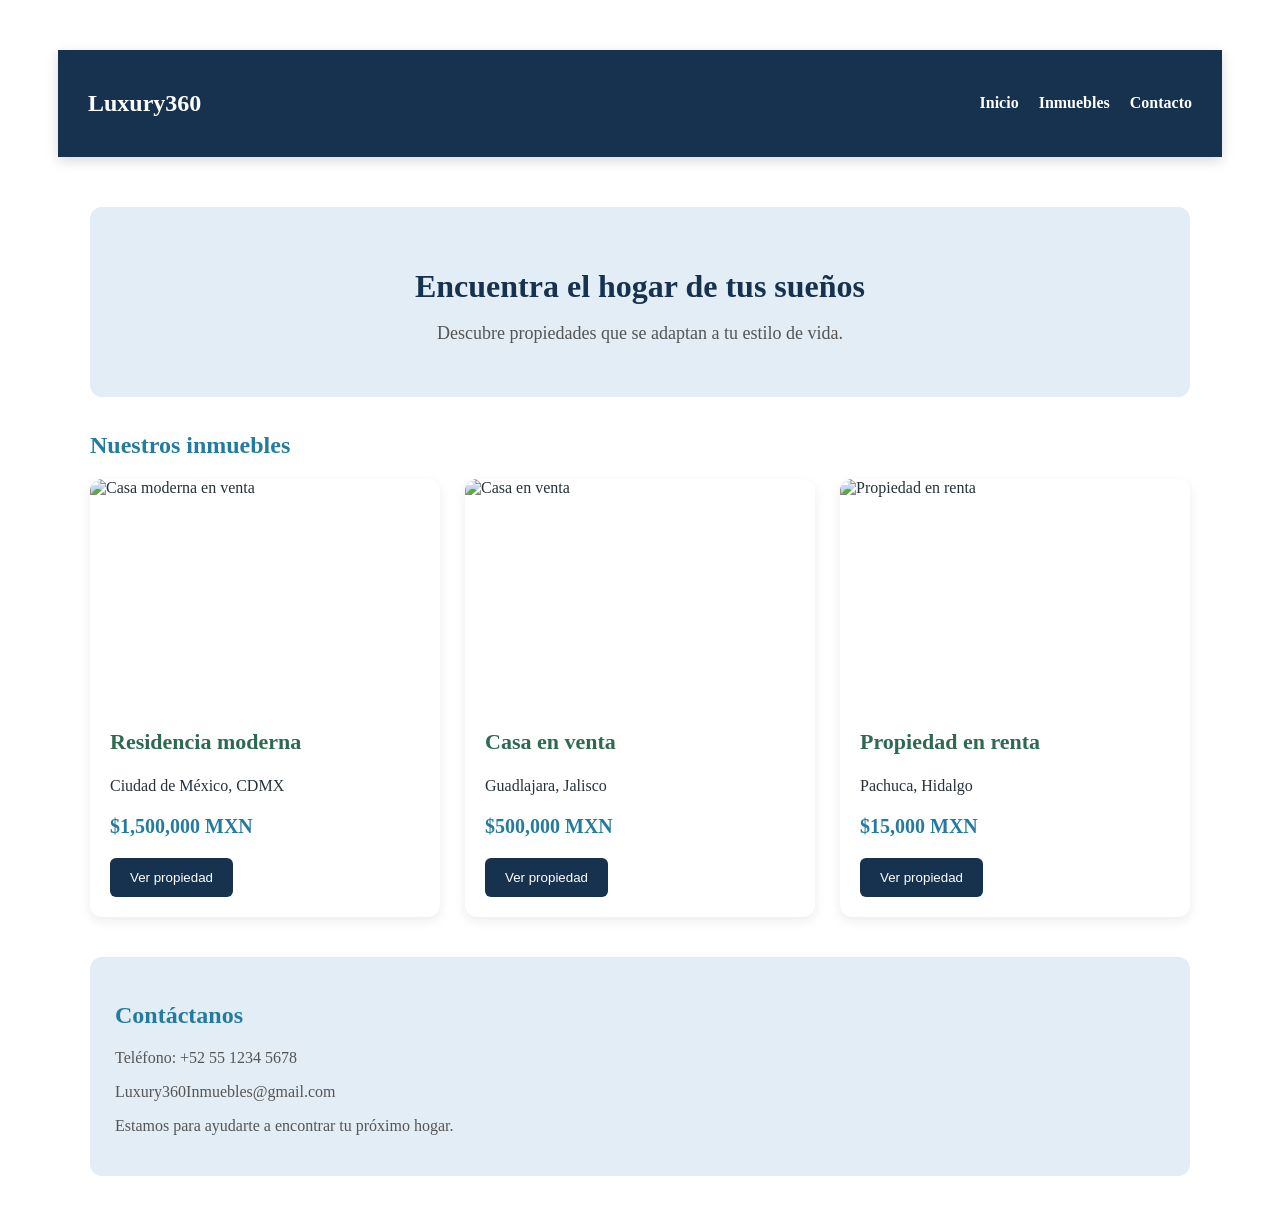
==== index.html @ a5c7eff5 "Add files via upload" ====
<!DOCTYPE html>
<html lang="es">
<head>
    <meta charset="UTF-8">
    <meta name="viewport" content="width=device-width, initial-scale=1.0">

    <title>Luxury360 | Inmobiliaria</title>

    <link rel="stylesheet" href="styles.css">
</head>
<body>
    
<header>
    <nav class="navbar">
        <h2 class="logo">Luxury360</h2>

        <ul class="menu">
            <li><a href="#">Inicio</a></li>
            <li><a href="#inmuebles">Inmuebles</a></li>
            <li><a href="#contacto">Contacto</a></li>
        </ul>
    </nav>
</header>

    
<main>
    <section class="bienvenida">
        <h1>Encuentra el hogar de tus sueños</h1>
        <p>Descubre propiedades que se adaptan a tu estilo de vida.</p>
    </section>

    <section id="inmuebles">
        <h2>Nuestros inmuebles</h2>

<div class="contenedor-propiedades">
    <article class="propiedad">
    <img
        class="foto-propiedad"
        src="https://images.unsplash.com/photo-1600596542815-ffad4c1539a9?auto=format&fit=crop&w=900&q=80"
        alt="Casa moderna en venta"
    >
    <div class="info-propiedad">
        <h3>Residencia moderna</h3>
        <p></p> Ciudad de México, CDMX</p>
        <p class="precio">$1,500,000 MXN</p>
        <button type="button">Ver propiedad</button>
    </div>
</article>
<article class="propiedad">
    <img
        class="foto-propiedad"
        src="https://img10.naventcdn.com/avisos/18/01/50/64/67/90/360x266/1622559006.jpg?isFirstImage=true"
        alt="Casa en venta"
    >
    <div class="info-propiedad">
        <h3>Casa en venta</h3>
        <p></p> Guadlajara, Jalisco</p>
        <p class="precio">$500,000 MXN</p>
        <button type="button">Ver propiedad</button>
    </div>
</article>
    <article class="propiedad">
        <img 
        class="foto-propiedad"
        src="https://imgs.search.brave.com/m2uu1XmF8h2fHWiS4IxsvXscrEqFT4TE2ncC2UZ--4E/rs:fit:500:0:1:0/g:ce/aHR0cHM6Ly9pbWcu/cmVzZW1tZWRpYS5j/b20vZXlKaWRXTnJa/WFFpT2lKd2NtUXRi/R2xtZFd4c1kyOXVi/bVZqZEMxaVlXTnJa/VzVrTFdJeVlpMXBi/V0ZuWlhNaUxDSnJa/WGtpT2lKd2NtOXda/WEowYVdWekx6QXhP/V1kyTkRJeUxURTBZ/VFV0TnpaaVppMWhN/ek13TFdFMk56SmxO/VGd5TkRBek5DOHdN/VGxtTmpRek9DMDFN/amd3TFRjeFpUSXRP/VFl5WWkxak5UQXla/alZrWW1NMVl6WXVh/bkJuSWl3aVluSmhi/bVFpT2lKeVpYTmxi/U0lzSW1Wa2FYUnpJ/anA3SW5KdmRHRjBa/U0k2Ym5Wc2JDd2lj/bVZ6YVhwbElqcDdJ/bmRwWkhSb0lqb3pO/VFFzSW1obGFXZG9k/Q0k2TWpRd0xDSm1h/WFFpT2lKamIzWmxj/aUo5ZlgwPQ"
        alt="Propiedad en renta"
    >
    <div class="info-propiedad">
        <h3>Propiedad en renta</h3> 
        <p></p>Pachuca, Hidalgo </p>       
        <p class="precio">$15,000 MXN</p>
        <button type="button">Ver propiedad</button>
    </div> 
</article>

</div>


    </section>

    <section id="contacto">
        <h2>Contáctanos</h2>
        <p>Teléfono: +52 55 1234 5678</p>
        <p>Luxury360Inmuebles@gmail.com</p>
        <p>Estamos para ayudarte a encontrar tu próximo hogar.</p>
    </section>
</main>

</body>

</html>
---- styles.css ----
/* ESTILOS GENERALES */
body {
    margin: 10;
    font-family: 'Times New Roman', Times, serif, sans-serif;
    background-color: white;
    color: #263238;
}

h1 {
    color: #16324f;
    text-align: center;
}

p {
    color: #555555;
    font-size: 16px;
}

h2 {
    color: #247ba0;
}

h3 {
    color: #2d6a4f;
}

/* CONTENIDO PRINCIPAL */
main {
    max-width: 1100px;
    margin: 40px auto;
    padding: 0 30px;
}

/* BIENVENIDA */
.bienvenida {
    text-align: center;
    padding: 35px 20px;
    background-color: #e3edf5;
    border-radius: 12px;
    margin-bottom: 35px;
}

/* NavBar */
.navbar {
    display: flex; 
    justify-content: space-between;
    margin: 50px;
    align-items: center;
    background-color: #16324f;;
    padding: 20px 30px;
    box-shadow: 0 4px 12px rgba(0, 0, 0, 0.15);
}
/* Logo */
.logo {
    color: white;
    margin: 50;
}
    
/* menu */
.menu {
    list-style: none;
    display: flex;
    gap: 20px;
    margin: 0;
    padding: 0;
}
.menu a {
    text-decoration: none;
    color:  white;
    font-weight: bold;
    transition: color 0.3s ease;
}
.menu a:hover {
    color: #247ba0;
}
.flexbox {
    justify-content: center;
    align-items: center;
    gap: 20px;
}

.bienvenida h1 {
    font-size: 32px;
    margin-bottom: 10px;
}

.bienvenida p {
    font-size: 18px;
}

/* SECCION DE INMUEBLES */
#inmuebles {
    margin-bottom: 40px;
}

#inmuebles h2,
#contacto h2 {
    margin-bottom: 20px;
}

/* ORGANIZACION DE LAS TARJETAS */
.contenedor-propiedades {
    display: grid;
    grid-template-columns: repeat(3, minmax(0, 1fr));
    gap: 25px;
}

/* TARJETA DE PROPIEDAD */
.propiedad {
    background-color: white;
    border-radius: 12px;
    box-shadow: 0 4px 12px rgba(0, 0, 0, 0.08);
    overflow: hidden;
    min-width: 0;
    transition: transform 0.3s ease, box-shadow 0.3s ease;
}
.propiedad:hover {
    transform: translateY(-5px);
    box-shadow: 0 8px 20px rgba(0, 0, 0, 0.60);
}

.propiedad h3 {
    font-size: 22px;
    margin-top: 0;
}

/* FOTOGRAFIA */
.foto-propiedad {
    width: 100%;
    height: 230px;
    object-fit: cover;
    display: block;
}

/* INFORMACION */
.info-propiedad {
    padding: 20px;
}

.precio {
    color: #247ba0;
    font-size: 20px;
    font-weight: bold;
}

/* BOTON */
.info-propiedad button {
    background-color: #16324f;
    color: white;
    border: none;
    padding: 12px 20px;
    border-radius: 6px;
    cursor: pointer;
}

.info-propiedad button:hover {
    background-color: #247ba0;
}

/* CONTACTO */
#contacto {
    background-color: #e3edf5;
    padding: 25px;
    border-radius: 12px;
}

/* ADAPTACION A PANTALLAS PEQUEÑAS */
@media (max-width: 800px) {
    .contenedor-propiedades {
        grid-template-columns: repeat(2, minmax(0, 1fr));
    }
}

@media (max-width: 550px) {
    .contenedor-propiedades {
        grid-template-columns: 1fr;
    }
    .navbar {
        margin: 15px;
        padding: 15px;
        flex-direction: column;
        align-items: center;
    }
    .menu {
        gap: 10px;
        justify-content: center;
    }
}
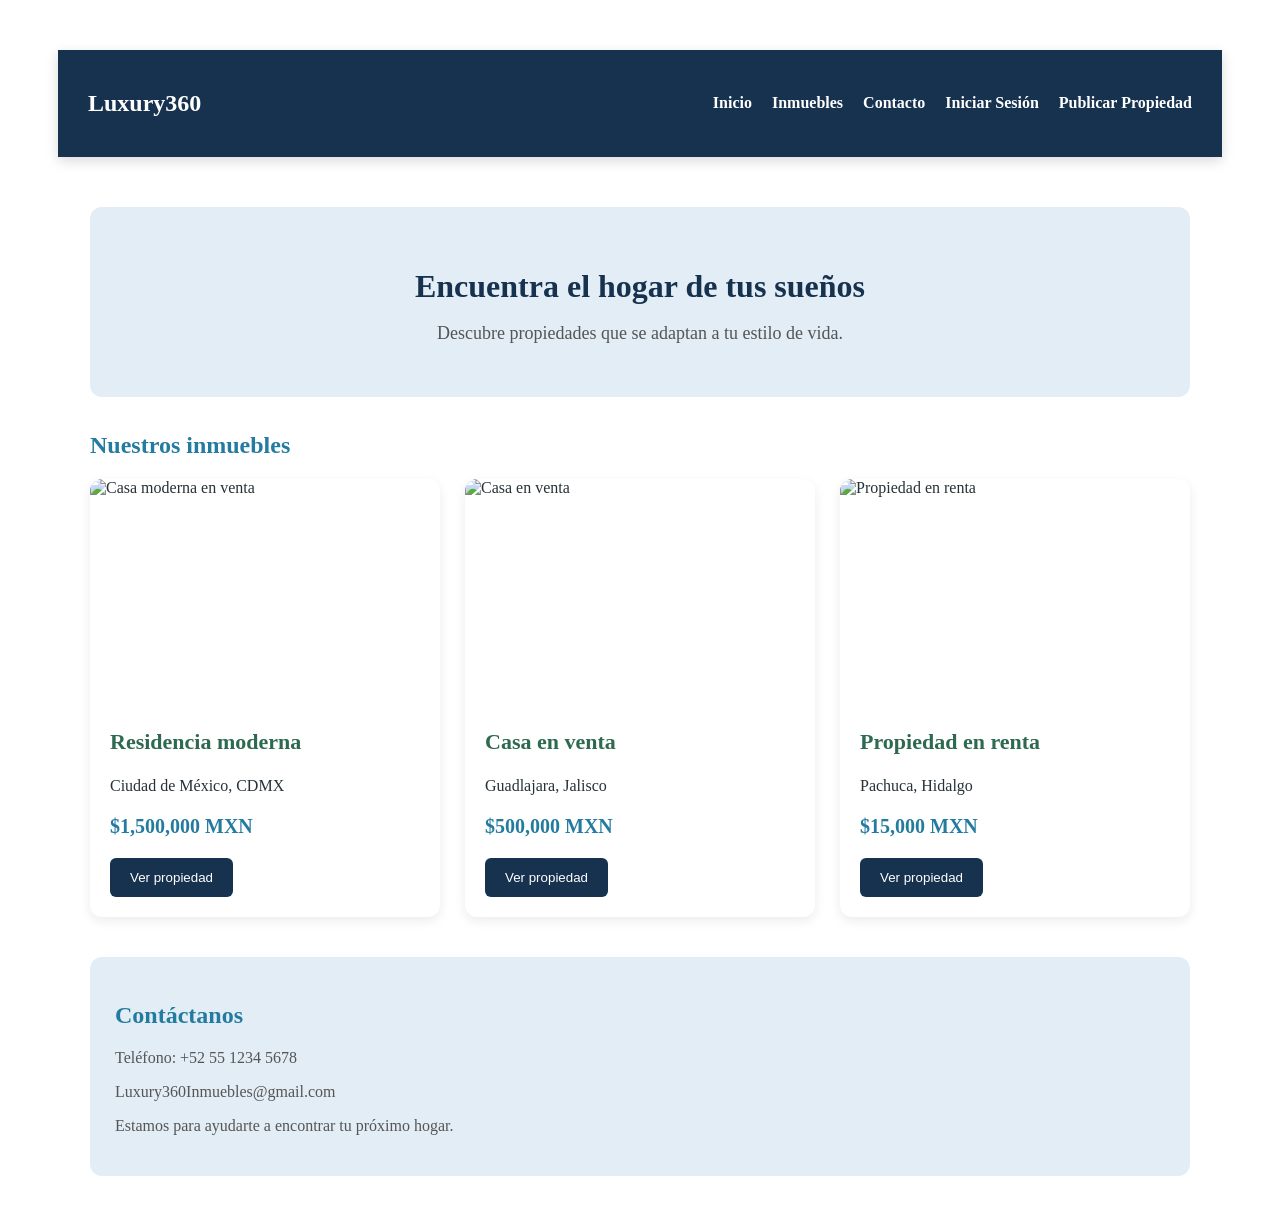
==== commit bcf7e5f4: "Feat: implementacion de login y formulario de propiedades (pero aun no tenemos DB)" ====
--- a/index.html
+++ b/index.html
@@ -18,6 +18,8 @@
             <li><a href="#">Inicio</a></li>
             <li><a href="#inmuebles">Inmuebles</a></li>
             <li><a href="#contacto">Contacto</a></li>
+            <li><a href="login.html">Iniciar Sesión</a></li>
+            <li><a href="agregar-propiedad.html">Publicar Propiedad</a></li>
         </ul>
     </nav>
 </header>
@@ -86,6 +88,7 @@
     </section>
 </main>
 
+<script src="script.js"></script>
 </body>
 
 </html>
--- a/styles.css
+++ b/styles.css
@@ -165,6 +165,77 @@
     border-radius: 12px;
 }
 
+/* FORMULARIOS DE ACCESO Y PUBLICACION */
+.formulario-tarjeta {
+    max-width: 560px;
+    margin: 0 auto;
+    padding: 30px;
+    background-color: #e3edf5;
+    border-radius: 12px;
+    box-shadow: 0 4px 12px rgba(0, 0, 0, 0.08);
+}
+
+.formulario-tarjeta h1 {
+    margin-top: 0;
+}
+
+.formulario {
+    display: grid;
+    gap: 20px;
+    margin-top: 24px;
+}
+
+.campo-formulario {
+    display: grid;
+    gap: 8px;
+}
+
+.campo-formulario label {
+    color: #16324f;
+    font-weight: bold;
+}
+
+.campo-formulario input {
+    box-sizing: border-box;
+    width: 100%;
+    padding: 12px;
+    border: 1px solid #9aabb8;
+    border-radius: 6px;
+    background-color: white;
+    color: #263238;
+    font: inherit;
+}
+
+.campo-formulario input:focus {
+    outline: 3px solid rgba(36, 123, 160, 0.25);
+    border-color: #247ba0;
+}
+
+.boton-formulario {
+    justify-self: start;
+    padding: 12px 20px;
+    border: 0;
+    border-radius: 6px;
+    background-color: #16324f;
+    color: white;
+    font: inherit;
+    font-weight: bold;
+    cursor: pointer;
+}
+
+.boton-formulario:hover {
+    background-color: #247ba0;
+}
+
+.enlace-formulario {
+    margin-top: 24px;
+}
+
+.enlace-formulario a {
+    color: #16324f;
+    font-weight: bold;
+}
+
 /* ADAPTACION A PANTALLAS PEQUEÑAS */
 @media (max-width: 800px) {
     .contenedor-propiedades {
@@ -185,5 +256,9 @@
     .menu {
         gap: 10px;
         justify-content: center;
-    }
-}
+        flex-wrap: wrap;
+    }
+    .formulario-tarjeta {
+        padding: 22px;
+    }
+}
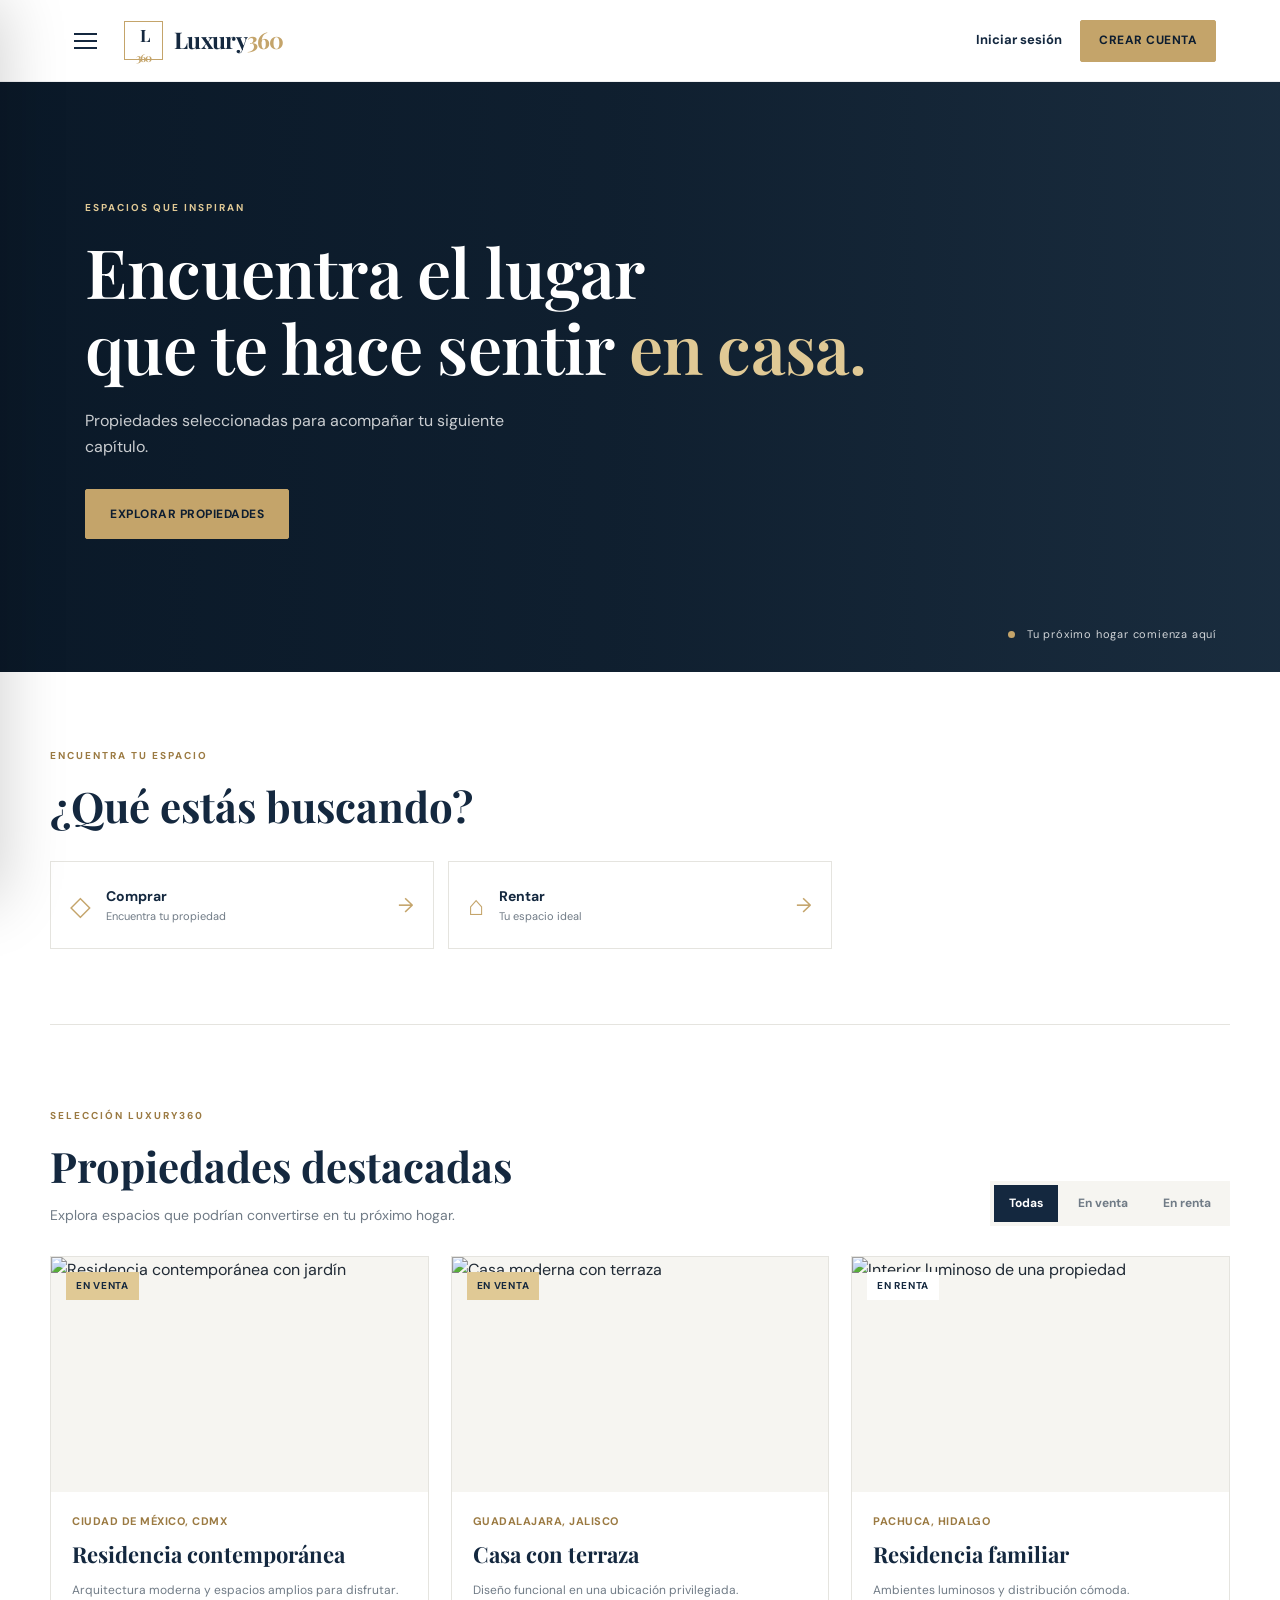
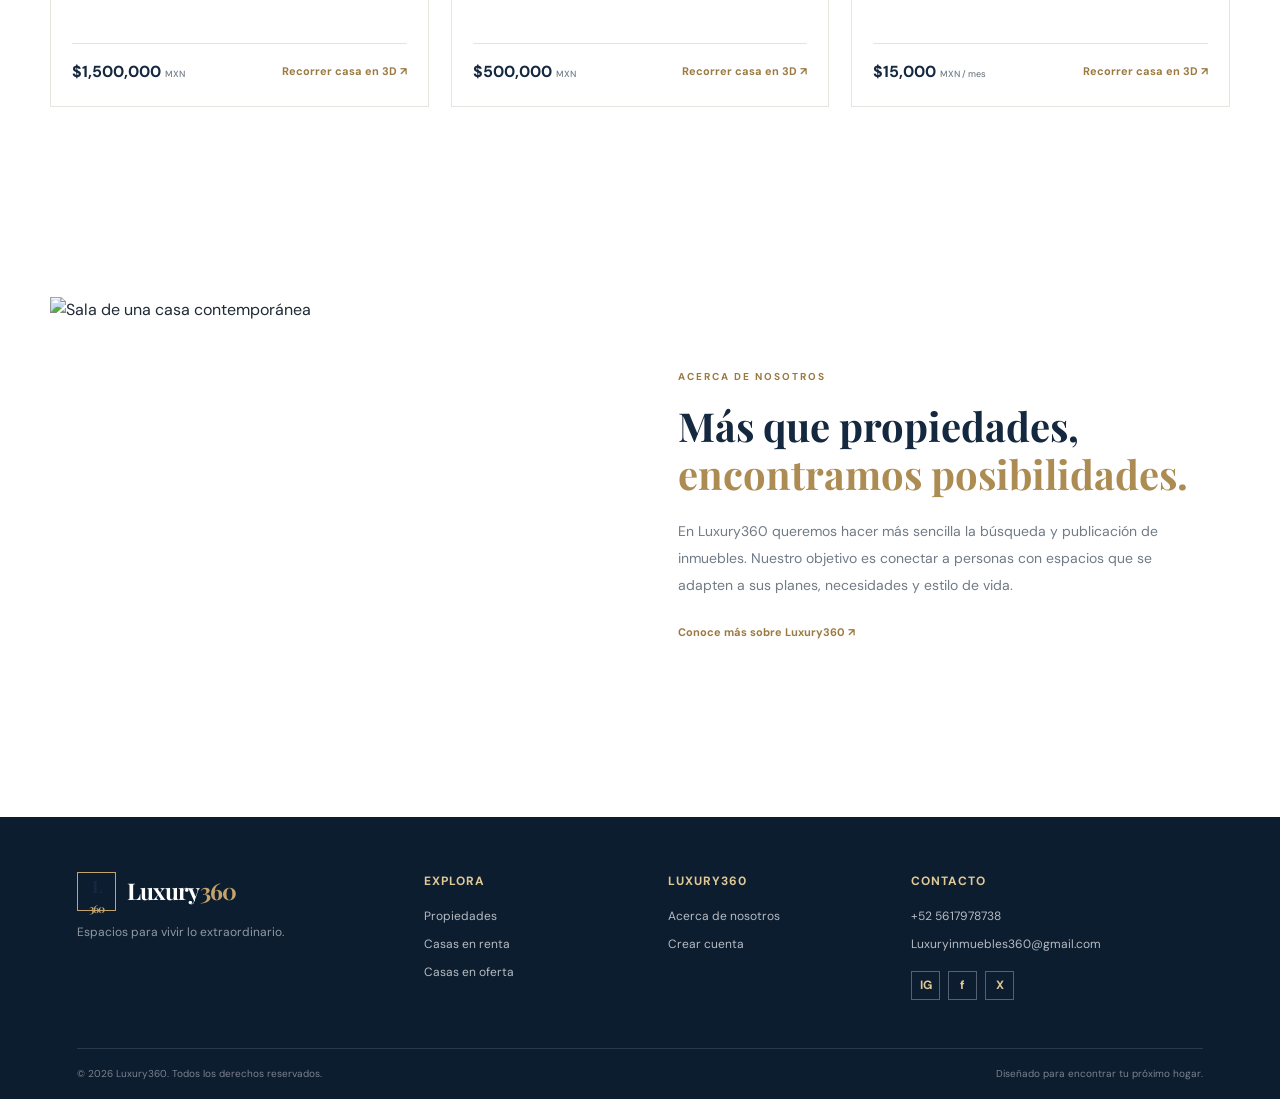
==== commit aac13771: "Versión inicial de Luxury360 con backend y estilos integrados" ====
--- a/index.html
+++ b/index.html
@@ -1,94 +1,578 @@
-<!DOCTYPE html>
-<html lang="es">
-<head>
-    <meta charset="UTF-8">
-    <meta name="viewport" content="width=device-width, initial-scale=1.0">
-
-    <title>Luxury360 | Inmobiliaria</title>
-
-    <link rel="stylesheet" href="styles.css">
-</head>
-<body>
-    
-<header>
-    <nav class="navbar">
-        <h2 class="logo">Luxury360</h2>
-
-        <ul class="menu">
-            <li><a href="#">Inicio</a></li>
-            <li><a href="#inmuebles">Inmuebles</a></li>
-            <li><a href="#contacto">Contacto</a></li>
-            <li><a href="login.html">Iniciar Sesión</a></li>
-            <li><a href="agregar-propiedad.html">Publicar Propiedad</a></li>
-        </ul>
-    </nav>
-</header>
-
-    
-<main>
-    <section class="bienvenida">
-        <h1>Encuentra el hogar de tus sueños</h1>
-        <p>Descubre propiedades que se adaptan a tu estilo de vida.</p>
-    </section>
-
-    <section id="inmuebles">
-        <h2>Nuestros inmuebles</h2>
-
-<div class="contenedor-propiedades">
-    <article class="propiedad">
-    <img
-        class="foto-propiedad"
-        src="https://images.unsplash.com/photo-1600596542815-ffad4c1539a9?auto=format&fit=crop&w=900&q=80"
-        alt="Casa moderna en venta"
-    >
-    <div class="info-propiedad">
-        <h3>Residencia moderna</h3>
-        <p></p> Ciudad de México, CDMX</p>
-        <p class="precio">$1,500,000 MXN</p>
-        <button type="button">Ver propiedad</button>
-    </div>
-</article>
-<article class="propiedad">
-    <img
-        class="foto-propiedad"
-        src="https://img10.naventcdn.com/avisos/18/01/50/64/67/90/360x266/1622559006.jpg?isFirstImage=true"
-        alt="Casa en venta"
-    >
-    <div class="info-propiedad">
-        <h3>Casa en venta</h3>
-        <p></p> Guadlajara, Jalisco</p>
-        <p class="precio">$500,000 MXN</p>
-        <button type="button">Ver propiedad</button>
-    </div>
-</article>
-    <article class="propiedad">
-        <img 
-        class="foto-propiedad"
-        src="https://imgs.search.brave.com/m2uu1XmF8h2fHWiS4IxsvXscrEqFT4TE2ncC2UZ--4E/rs:fit:500:0:1:0/g:ce/aHR0cHM6Ly9pbWcu/cmVzZW1tZWRpYS5j/b20vZXlKaWRXTnJa/WFFpT2lKd2NtUXRi/R2xtZFd4c1kyOXVi/bVZqZEMxaVlXTnJa/VzVrTFdJeVlpMXBi/V0ZuWlhNaUxDSnJa/WGtpT2lKd2NtOXda/WEowYVdWekx6QXhP/V1kyTkRJeUxURTBZ/VFV0TnpaaVppMWhN/ek13TFdFMk56SmxO/VGd5TkRBek5DOHdN/VGxtTmpRek9DMDFN/amd3TFRjeFpUSXRP/VFl5WWkxak5UQXla/alZrWW1NMVl6WXVh/bkJuSWl3aVluSmhi/bVFpT2lKeVpYTmxi/U0lzSW1Wa2FYUnpJ/anA3SW5KdmRHRjBa/U0k2Ym5Wc2JDd2lj/bVZ6YVhwbElqcDdJ/bmRwWkhSb0lqb3pO/VFFzSW1obGFXZG9k/Q0k2TWpRd0xDSm1h/WFFpT2lKamIzWmxj/aUo5ZlgwPQ"
-        alt="Propiedad en renta"
-    >
-    <div class="info-propiedad">
-        <h3>Propiedad en renta</h3> 
-        <p></p>Pachuca, Hidalgo </p>       
-        <p class="precio">$15,000 MXN</p>
-        <button type="button">Ver propiedad</button>
-    </div> 
-</article>
-
-</div>
-
-
-    </section>
-
-    <section id="contacto">
-        <h2>Contáctanos</h2>
-        <p>Teléfono: +52 55 1234 5678</p>
-        <p>Luxury360Inmuebles@gmail.com</p>
-        <p>Estamos para ayudarte a encontrar tu próximo hogar.</p>
-    </section>
-</main>
-
-<script src="script.js"></script>
-</body>
-
-</html>
+<!DOCTYPE html>
+<html lang="es">
+<head>
+  <meta charset="UTF-8">
+  <meta name="viewport" content="width=device-width, initial-scale=1.0">
+  <meta name="description" content="Luxury360: encuentra, compra, renta o publica tu próxima propiedad.">
+  <title>Luxury360 | Inmobiliaria</title>
+
+  <link rel="preconnect" href="https://fonts.googleapis.com">
+  <link rel="preconnect" href="https://fonts.gstatic.com" crossorigin>
+  <link href="https://fonts.googleapis.com/css2?family=DM+Sans:wght@400;500;600;700&family=Playfair+Display:wght@600;700&display=swap" rel="stylesheet">
+
+  <link rel="stylesheet" href="styles.css">
+
+  <script src="script.js" defer></script>
+  <script src="acceso-luxury.js" defer></script>
+
+  <style>
+    [hidden] {
+      display: none !important;
+    }
+
+    #opcionesInvitado:not([hidden]),
+    #opcionesConectado:not([hidden]) {
+      display: flex;
+      align-items: center;
+      gap: 18px;
+    }
+
+    .nombre-usuario {
+      font-family: "DM Sans", sans-serif;
+      font-weight: 700;
+      color: #14263b;
+      max-width: 180px;
+      overflow: hidden;
+      text-overflow: ellipsis;
+      white-space: nowrap;
+    }
+
+    #btnCerrarSesion,
+    #btnCerrarSesionMenu {
+      cursor: pointer;
+    }
+
+    @media (max-width: 600px) {
+      .nombre-usuario {
+        max-width: 95px;
+        font-size: 12px;
+      }
+    }
+  </style>
+</head>
+
+<body>
+
+  <!-- ENCABEZADO -->
+  <header class="topbar">
+
+    <button
+      class="icon-button menu-toggle"
+      id="openMenu"
+      type="button"
+      aria-label="Abrir menú"
+      aria-expanded="false"
+      aria-controls="sidebar">
+      <span class="hamburger"></span>
+    </button>
+
+    <a class="brand" href="index.html" aria-label="Luxury360, inicio">
+      <span class="brand-mark">L<span>360</span></span>
+      <span class="brand-name">Luxury<span>360</span></span>
+    </a>
+
+    <nav class="top-actions" aria-label="Acciones de usuario">
+
+      <div id="opcionesInvitado" class="top-actions">
+        <a class="top-link" href="login.html">Iniciar sesión</a>
+        <a class="button button-small" href="registro.html">Crear cuenta</a>
+      </div>
+
+      <div id="opcionesConectado" class="top-actions" hidden>
+        <span class="nombre-usuario" id="nombreUsuario"></span>
+        <button
+          class="button button-small"
+          id="btnCerrarSesion"
+          type="button">
+          Cerrar sesión
+        </button>
+      </div>
+
+    </nav>
+  </header>
+
+  <!-- MENÚ LATERAL -->
+  <div class="sidebar-backdrop" id="sidebarBackdrop"></div>
+
+  <aside
+    class="sidebar"
+    id="sidebar"
+    aria-label="Menú principal"
+    aria-hidden="true">
+
+    <div class="sidebar-head">
+
+      <a class="brand brand-sidebar" href="index.html">
+        <span class="brand-mark">L<span>360</span></span>
+        <span class="brand-name">Luxury<span>360</span></span>
+      </a>
+
+      <button
+        class="icon-button close-menu"
+        id="closeMenu"
+        type="button"
+        aria-label="Cerrar menú">×</button>
+
+    </div>
+
+    <p class="sidebar-label">EXPLORA</p>
+
+    <nav class="side-nav">
+      <a href="index.html"><span>⌂</span> Inicio</a>
+      <a href="#renta" data-filter-link="renta">
+        <span>⌂</span> Casas en renta
+      </a>
+      <a href="#oferta" data-filter-link="venta">
+        <span>◇</span> Casas en oferta
+      </a>
+      <a href="#inmuebles">
+        <span>⌕</span> Comprar propiedad
+      </a>
+      <a href="agregar-propiedad.html" data-solo-vendedor hidden>
+        <span>＋</span> Vender propiedad
+      </a>
+      <a href="mis-solicitudes.html" data-solo-vendedor hidden>
+      <span>✉</span> Mis solicitudes
+      </a>
+      <a href="mis-solicitudes.html" data-solo-vendedor hidden>
+     <span>✉</span> Mis solicitudes
+      </a>
+      <a href="#nosotros">
+        <span>ⓘ</span> Acerca de nosotros
+      </a>
+    </nav>
+
+    <div class="sidebar-callout" data-solo-vendedor hidden>
+      <p>¿Tienes una propiedad?</p>
+      <a href="agregar-propiedad.html">
+        Publícala en Luxury360 →
+      </a>
+    </div>
+
+    <div class="sidebar-bottom" id="sidebarInvitado">
+      <a href="login.html">Iniciar sesión</a>
+      <a href="registro.html">Crear cuenta</a>
+    </div>
+
+    <div class="sidebar-bottom" id="sidebarConectado" hidden>
+      <span id="nombreUsuarioMenu"></span>
+      <button
+        type="button"
+        id="btnCerrarSesionMenu"
+        class="top-link">
+        Cerrar sesión
+      </button>
+    </div>
+
+  </aside>
+
+  <main>
+
+    <!-- PORTADA -->
+    <section class="hero">
+
+      <div class="hero-shade"></div>
+
+      <div class="hero-content">
+        <p class="eyebrow">ESPACIOS QUE INSPIRAN</p>
+
+        <h1>
+          Encuentra el lugar<br>
+          que te hace sentir <em>en casa.</em>
+        </h1>
+
+        <p class="hero-copy">
+          Propiedades seleccionadas para acompañar tu siguiente capítulo.
+        </p>
+
+        <div class="hero-actions">
+          <a class="button" href="#inmuebles">
+            Explorar propiedades
+          </a>
+
+          <a
+            class="button button-outline"
+            href="agregar-propiedad.html"
+            data-solo-vendedor
+            hidden>
+            Publicar propiedad
+          </a>
+        </div>
+      </div>
+
+      <div class="hero-note">
+        <span></span> Tu próximo hogar comienza aquí
+      </div>
+
+    </section>
+
+    <!-- BÚSQUEDA RÁPIDA -->
+    <section
+      class="quick-search section-wrap"
+      aria-label="Explorar propiedades">
+
+      <div>
+        <p class="eyebrow eyebrow-dark">ENCUENTRA TU ESPACIO</p>
+        <h2>¿Qué estás buscando?</h2>
+      </div>
+
+      <div class="search-actions">
+
+        <a
+          class="search-tile"
+          href="#oferta"
+          data-filter-link="venta">
+          <span class="tile-icon">◇</span>
+          <span>
+            <strong>Comprar</strong>
+            <small>Encuentra tu propiedad</small>
+          </span>
+          <span class="tile-arrow">→</span>
+        </a>
+
+        <a
+          class="search-tile"
+          href="#renta"
+          data-filter-link="renta">
+          <span class="tile-icon">⌂</span>
+          <span>
+            <strong>Rentar</strong>
+            <small>Tu espacio ideal</small>
+          </span>
+          <span class="tile-arrow">→</span>
+        </a>
+
+        <a
+          class="search-tile"
+          href="agregar-propiedad.html"
+          data-solo-vendedor
+          hidden>
+          <span class="tile-icon">＋</span>
+          <span>
+            <strong>Vender</strong>
+            <small>Anuncia tu inmueble</small>
+          </span>
+          <span class="tile-arrow">→</span>
+        </a>
+
+      </div>
+    </section>
+
+    <!-- PROPIEDADES -->
+    <section class="properties-section section-wrap" id="inmuebles">
+
+      <div class="section-heading">
+
+        <div>
+          <p class="eyebrow eyebrow-dark">SELECCIÓN LUXURY360</p>
+          <h2>Propiedades destacadas</h2>
+          <p class="section-subtitle">
+            Explora espacios que podrían convertirse en tu próximo hogar.
+          </p>
+        </div>
+
+        <div
+          class="filter-tabs"
+          role="group"
+          aria-label="Filtrar propiedades">
+
+          <button
+            class="filter-tab is-active"
+            type="button"
+            data-filter="todas">
+            Todas
+          </button>
+
+          <button
+            class="filter-tab"
+            type="button"
+            data-filter="venta"
+            id="oferta">
+            En venta
+          </button>
+
+          <button
+            class="filter-tab"
+            type="button"
+            data-filter="renta"
+            id="renta">
+            En renta
+          </button>
+
+        </div>
+      </div>
+
+      <div class="property-grid" id="propertyGrid">
+
+        <!-- CASA 1 -->
+        <article class="property-card" data-operation="venta">
+
+          <div class="property-image-wrap">
+            <img
+              class="property-image"
+              src="https://images.unsplash.com/photo-1600596542815-ffad4c1539a9?auto=format&fit=crop&w=1100&q=85"
+              alt="Residencia contemporánea con jardín">
+            <span class="property-tag">En venta</span>
+          </div>
+
+          <div class="property-info">
+            <p class="property-location">Ciudad de México, CDMX</p>
+            <h3>Residencia contemporánea</h3>
+
+            <p class="property-description">
+              Arquitectura moderna y espacios amplios para disfrutar.
+            </p>
+
+            <div class="property-bottom">
+              <strong class="property-price">
+                $1,500,000 <small>MXN</small>
+              </strong>
+
+              <a
+                class="text-button"
+                href="recorrido.html?propiedad=residencia">
+                Recorrer casa en 3D ↗
+              </a>
+            </div>
+          </div>
+
+        </article>
+
+        <!-- CASA 2 -->
+        <article class="property-card" data-operation="venta">
+
+          <div class="property-image-wrap">
+            <img
+              class="property-image"
+              src="https://images.unsplash.com/photo-1600607687939-ce8a6c25118c?auto=format&fit=crop&w=1100&q=85"
+              alt="Casa moderna con terraza">
+            <span class="property-tag">En venta</span>
+          </div>
+
+          <div class="property-info">
+            <p class="property-location">Guadalajara, Jalisco</p>
+            <h3>Casa con terraza</h3>
+
+            <p class="property-description">
+              Diseño funcional en una ubicación privilegiada.
+            </p>
+
+            <div class="property-bottom">
+              <strong class="property-price">
+                $500,000 <small>MXN</small>
+              </strong>
+
+              <a
+                class="text-button"
+                href="recorrido.html?propiedad=guadalajara">
+                Recorrer casa en 3D ↗
+              </a>
+            </div>
+          </div>
+
+        </article>
+
+        <!-- CASA 3 -->
+        <article class="property-card" data-operation="renta">
+
+          <div class="property-image-wrap">
+            <img
+              class="property-image"
+              src="https://images.unsplash.com/photo-1600607687920-4e2a09cf159d?auto=format&fit=crop&w=1100&q=85"
+              alt="Interior luminoso de una propiedad">
+            <span class="property-tag property-tag-rent">En renta</span>
+          </div>
+
+          <div class="property-info">
+            <p class="property-location">Pachuca, Hidalgo</p>
+            <h3>Residencia familiar</h3>
+
+            <p class="property-description">
+              Ambientes luminosos y distribución cómoda.
+            </p>
+
+            <div class="property-bottom">
+              <strong class="property-price">
+                $15,000 <small>MXN / mes</small>
+              </strong>
+
+              <a
+                class="text-button"
+                href="recorrido.html?propiedad=pachuca">
+                Recorrer casa en 3D ↗
+              </a>
+            </div>
+          </div>
+
+        </article>
+
+        <!-- LAS PROPIEDADES DE AIVEN SE AGREGAN AQUÍ CON SCRIPT.JS -->
+
+      </div>
+
+      <p class="empty-state" id="emptyProperties" hidden>
+        No hay propiedades en esta categoría por el momento.
+      </p>
+
+    </section>
+
+    <!-- SECCIÓN PARA VENDEDORES -->
+    <section
+      class="sell-banner section-wrap"
+      data-solo-vendedor
+      hidden>
+
+      <div>
+        <p class="eyebrow">¿ERES PROPIETARIO?</p>
+
+        <h2>
+          Tu propiedad merece<br>
+          una gran presentación.
+        </h2>
+
+        <p>
+          Publica tu inmueble y permite que más personas
+          encuentren su próximo hogar.
+        </p>
+      </div>
+
+      <a
+        class="button button-light"
+        href="agregar-propiedad.html">
+        Vender mi propiedad <span>→</span>
+      </a>
+
+    </section>
+
+    <!-- NOSOTROS -->
+    <section class="about-section section-wrap" id="nosotros">
+
+      <div class="about-image">
+        <img
+          src="https://images.unsplash.com/photo-1600566753086-00f18fb6b3ea?auto=format&fit=crop&w=1100&q=85"
+          alt="Sala de una casa contemporánea">
+      </div>
+
+      <div class="about-copy">
+        <p class="eyebrow eyebrow-dark">ACERCA DE NOSOTROS</p>
+
+        <h2>
+          Más que propiedades,<br>
+          <em>encontramos posibilidades.</em>
+        </h2>
+
+        <p>
+          En Luxury360 queremos hacer más sencilla la búsqueda y
+          publicación de inmuebles. Nuestro objetivo es conectar
+          a personas con espacios que se adapten a sus planes,
+          necesidades y estilo de vida.
+        </p>
+
+        <a class="text-button" href="#contacto">
+          Conoce más sobre Luxury360 ↗
+        </a>
+      </div>
+
+    </section>
+
+  </main>
+
+  <!-- PIE DE PÁGINA -->
+  <footer class="site-footer" id="contacto">
+
+    <div class="footer-main">
+
+      <div class="footer-brand">
+        <a class="brand" href="index.html">
+          <span class="brand-mark">L<span>360</span></span>
+          <span class="brand-name">Luxury<span>360</span></span>
+        </a>
+
+        <p>Espacios para vivir lo extraordinario.</p>
+      </div>
+
+      <div class="footer-column">
+        <h3>Explora</h3>
+        <a href="#inmuebles">Propiedades</a>
+        <a href="#renta" data-filter-link="renta">Casas en renta</a>
+        <a href="#oferta" data-filter-link="venta">Casas en oferta</a>
+      </div>
+
+      <div class="footer-column">
+        <h3>Luxury360</h3>
+        <a href="#nosotros">Acerca de nosotros</a>
+
+        <a
+          href="agregar-propiedad.html"
+          data-solo-vendedor
+          hidden>
+          Vender propiedad
+        </a>
+        <a href="mis-solicitudes.html" data-solo-vendedor hidden>
+          Mis solicitudes
+         </a>
+
+        <a href="registro.html" data-solo-invitado>
+          Crear cuenta
+        </a>
+      </div>
+
+      <div class="footer-column">
+
+        <h3>Contacto</h3>
+
+        <a href="tel:+525617978738">
+          +52 5617978738
+        </a>
+
+        <a
+          href="https://mail.google.com/mail/?view=cm&fs=1&to=Luxuryinmuebles360@gmail.com"
+          target="_blank"
+          rel="noopener noreferrer">
+          Luxuryinmuebles360@gmail.com
+        </a>
+
+        <div class="social-links">
+
+          <a
+            href="https://www.instagram.com/luxuryinmuebles360?srtk=emQ4NnNzcmJueml6&utm_source=qr"
+            target="_blank"
+            rel="noopener noreferrer"
+            aria-label="Instagram de Luxury360">
+            IG
+          </a>
+
+          <a
+            href="https://www.facebook.com/share/1HtaJ8JswE/?mibextid=wwXIfr"
+            target="_blank"
+            rel="noopener noreferrer"
+            aria-label="Facebook de Luxury360">
+            f
+          </a>
+
+          <a
+            href="https://x.com/luxuryinmuebles?s=11"
+            target="_blank"
+            rel="noopener noreferrer"
+            aria-label="X de Luxury360">
+            X
+          </a>
+
+        </div>
+      </div>
+
+    </div>
+
+    <div class="footer-bottom">
+      <span>
+        © <span id="currentYear"></span> Luxury360.
+        Todos los derechos reservados.
+      </span>
+
+      <span>Diseñado para encontrar tu próximo hogar.</span>
+    </div>
+
+  </footer>
+
+</body>
+</html>
--- a/styles.css
+++ b/styles.css
@@ -1,264 +1,248 @@
-
-/* ESTILOS GENERALES */
-body {
-    margin: 10;
-    font-family: 'Times New Roman', Times, serif, sans-serif;
-    background-color: white;
-    color: #263238;
-}
-
-h1 {
-    color: #16324f;
-    text-align: center;
-}
-
-p {
-    color: #555555;
-    font-size: 16px;
-}
-
-h2 {
-    color: #247ba0;
-}
-
-h3 {
-    color: #2d6a4f;
-}
-
-/* CONTENIDO PRINCIPAL */
-main {
-    max-width: 1100px;
-    margin: 40px auto;
-    padding: 0 30px;
-}
-
-/* BIENVENIDA */
-.bienvenida {
-    text-align: center;
-    padding: 35px 20px;
-    background-color: #e3edf5;
-    border-radius: 12px;
-    margin-bottom: 35px;
-}
-
-/* NavBar */
-.navbar {
-    display: flex; 
-    justify-content: space-between;
-    margin: 50px;
-    align-items: center;
-    background-color: #16324f;;
-    padding: 20px 30px;
-    box-shadow: 0 4px 12px rgba(0, 0, 0, 0.15);
-}
-/* Logo */
-.logo {
-    color: white;
-    margin: 50;
-}
-    
-/* menu */
-.menu {
-    list-style: none;
-    display: flex;
-    gap: 20px;
-    margin: 0;
-    padding: 0;
-}
-.menu a {
-    text-decoration: none;
-    color:  white;
-    font-weight: bold;
-    transition: color 0.3s ease;
-}
-.menu a:hover {
-    color: #247ba0;
-}
-.flexbox {
-    justify-content: center;
-    align-items: center;
-    gap: 20px;
-}
-
-.bienvenida h1 {
-    font-size: 32px;
-    margin-bottom: 10px;
-}
-
-.bienvenida p {
-    font-size: 18px;
-}
-
-/* SECCION DE INMUEBLES */
-#inmuebles {
-    margin-bottom: 40px;
-}
-
-#inmuebles h2,
-#contacto h2 {
-    margin-bottom: 20px;
-}
-
-/* ORGANIZACION DE LAS TARJETAS */
-.contenedor-propiedades {
-    display: grid;
-    grid-template-columns: repeat(3, minmax(0, 1fr));
-    gap: 25px;
-}
-
-/* TARJETA DE PROPIEDAD */
-.propiedad {
-    background-color: white;
-    border-radius: 12px;
-    box-shadow: 0 4px 12px rgba(0, 0, 0, 0.08);
-    overflow: hidden;
-    min-width: 0;
-    transition: transform 0.3s ease, box-shadow 0.3s ease;
-}
-.propiedad:hover {
-    transform: translateY(-5px);
-    box-shadow: 0 8px 20px rgba(0, 0, 0, 0.60);
-}
-
-.propiedad h3 {
-    font-size: 22px;
-    margin-top: 0;
-}
-
-/* FOTOGRAFIA */
-.foto-propiedad {
-    width: 100%;
-    height: 230px;
-    object-fit: cover;
-    display: block;
-}
-
-/* INFORMACION */
-.info-propiedad {
-    padding: 20px;
-}
-
-.precio {
-    color: #247ba0;
-    font-size: 20px;
-    font-weight: bold;
-}
-
-/* BOTON */
-.info-propiedad button {
-    background-color: #16324f;
-    color: white;
-    border: none;
-    padding: 12px 20px;
-    border-radius: 6px;
-    cursor: pointer;
-}
-
-.info-propiedad button:hover {
-    background-color: #247ba0;
-}
-
-/* CONTACTO */
-#contacto {
-    background-color: #e3edf5;
-    padding: 25px;
-    border-radius: 12px;
-}
-
-/* FORMULARIOS DE ACCESO Y PUBLICACION */
-.formulario-tarjeta {
-    max-width: 560px;
-    margin: 0 auto;
-    padding: 30px;
-    background-color: #e3edf5;
-    border-radius: 12px;
-    box-shadow: 0 4px 12px rgba(0, 0, 0, 0.08);
-}
-
-.formulario-tarjeta h1 {
-    margin-top: 0;
-}
-
-.formulario {
-    display: grid;
-    gap: 20px;
-    margin-top: 24px;
-}
-
-.campo-formulario {
-    display: grid;
-    gap: 8px;
-}
-
-.campo-formulario label {
-    color: #16324f;
-    font-weight: bold;
-}
-
-.campo-formulario input {
-    box-sizing: border-box;
-    width: 100%;
-    padding: 12px;
-    border: 1px solid #9aabb8;
-    border-radius: 6px;
-    background-color: white;
-    color: #263238;
-    font: inherit;
-}
-
-.campo-formulario input:focus {
-    outline: 3px solid rgba(36, 123, 160, 0.25);
-    border-color: #247ba0;
-}
-
-.boton-formulario {
-    justify-self: start;
-    padding: 12px 20px;
-    border: 0;
-    border-radius: 6px;
-    background-color: #16324f;
-    color: white;
-    font: inherit;
-    font-weight: bold;
-    cursor: pointer;
-}
-
-.boton-formulario:hover {
-    background-color: #247ba0;
-}
-
-.enlace-formulario {
-    margin-top: 24px;
-}
-
-.enlace-formulario a {
-    color: #16324f;
-    font-weight: bold;
-}
-
-/* ADAPTACION A PANTALLAS PEQUEÑAS */
-@media (max-width: 800px) {
-    .contenedor-propiedades {
-        grid-template-columns: repeat(2, minmax(0, 1fr));
-    }
-}
-
-@media (max-width: 550px) {
-    .contenedor-propiedades {
-        grid-template-columns: 1fr;
-    }
-    .navbar {
-        margin: 15px;
-        padding: 15px;
-        flex-direction: column;
-        align-items: center;
-    }
-    .menu {
-        gap: 10px;
-        justify-content: center;
-        flex-wrap: wrap;
-    }
-    .formulario-tarjeta {
-        padding: 22px;
-    }
-}
+/* LUXURY360 — sistema visual */
+:root {
+  --navy: #14283f;
+  --navy-deep: #0d1d30;
+  --gold: #c4a46a;
+  --gold-light: #e0c995;
+  --ink: #202a35;
+  --muted: #707b86;
+  --paper: #f6f5f1;
+  --white: #ffffff;
+  --line: #e5e4df;
+  --success: #247a52;
+  --danger: #b42318;
+  --shadow: 0 18px 50px rgba(15, 32, 49, .10);
+}
+* { box-sizing: border-box; }
+html { scroll-behavior: smooth; }
+body { margin: 0; font-family: "DM Sans", Arial, sans-serif; color: var(--ink); background: var(--white); line-height: 1.6; }
+body.menu-open { overflow: hidden; }
+a { color: inherit; text-decoration: none; }
+button, input, select, textarea { font: inherit; }
+button, a { -webkit-tap-highlight-color: transparent; }
+img { max-width: 100%; }
+[hidden] { display: none !important; }
+
+/* Barra superior */
+.topbar { height: 82px; padding: 0 clamp(20px, 5vw, 76px); display: flex; align-items: center; justify-content: space-between; background: var(--white); position: relative; z-index: 20; border-bottom: 1px solid rgba(20,40,63,.07); }
+.brand { display: inline-flex; align-items: center; gap: 11px; }
+.brand-mark { width: 39px; height: 39px; border: 1px solid var(--gold); display: grid; place-items: center; color: var(--navy); font-family: "Playfair Display", Georgia, serif; font-size: 17px; font-weight: 700; letter-spacing: -2px; }
+.brand-mark span { color: var(--gold); font-size: 11px; letter-spacing: -1px; }
+.brand-name { color: var(--navy); font-family: "Playfair Display", Georgia, serif; font-size: 23px; font-weight: 700; letter-spacing: -.7px; }
+.brand-name span { color: var(--gold); }
+.menu-toggle { margin-right: 18px; }
+.topbar > .brand { margin-right: auto; }
+.icon-button { border: 0; background: transparent; color: var(--navy); cursor: pointer; display: inline-grid; place-items: center; }
+.menu-toggle { width: 42px; height: 42px; }
+.hamburger, .hamburger::before, .hamburger::after { width: 23px; height: 2px; background: var(--navy); display: block; position: relative; transition: .2s ease; }
+.hamburger::before, .hamburger::after { content: ""; position: absolute; left: 0; }
+.hamburger::before { top: -7px; }
+.hamburger::after { top: 7px; }
+.top-actions { display: flex; align-items: center; gap: 24px; }
+.top-link { color: var(--navy); font-size: 13px; font-weight: 700; }
+.top-link:hover, .footer-column a:hover { color: var(--gold); }
+
+/* Botones */
+.button { display: inline-flex; justify-content: center; align-items: center; gap: 12px; min-height: 50px; padding: 0 24px; border: 1px solid var(--gold); border-radius: 2px; background: var(--gold); color: var(--navy-deep); font-size: 12px; font-weight: 700; letter-spacing: .5px; text-transform: uppercase; cursor: pointer; transition: .2s ease; }
+.button:hover { background: var(--gold-light); border-color: var(--gold-light); transform: translateY(-1px); }
+.button-small { min-height: 42px; padding: 0 18px; }
+.button-outline { background: transparent; color: white; border-color: rgba(255,255,255,.65); }
+.button-outline:hover { color: var(--navy); background: white; border-color: white; }
+.button-light { background: white; border-color: white; color: var(--navy); }
+.button-light:hover { background: var(--gold-light); border-color: var(--gold-light); }
+.button-full { width: 100%; }
+
+/* Menú lateral */
+.sidebar-backdrop { position: fixed; inset: 0; z-index: 29; background: rgba(5,15,26,.52); opacity: 0; visibility: hidden; transition: .25s ease; }
+.sidebar { position: fixed; z-index: 30; inset: 0 auto 0 0; width: min(340px, 88vw); padding: 27px 28px; background: var(--navy-deep); color: white; transform: translateX(-105%); transition: transform .28s ease; display: flex; flex-direction: column; box-shadow: 20px 0 60px rgba(0,0,0,.18); }
+body.menu-open .sidebar { transform: translateX(0); }
+body.menu-open .sidebar-backdrop { opacity: 1; visibility: visible; }
+.sidebar-head { display: flex; justify-content: space-between; align-items: center; padding-bottom: 35px; border-bottom: 1px solid rgba(255,255,255,.12); }
+.brand-sidebar .brand-name { color: white; }
+.brand-sidebar .brand-mark { color: white; }
+.close-menu { color: white; font-size: 32px; line-height: 1; width: 38px; height: 38px; }
+.sidebar-label, .eyebrow { font-size: 10px; font-weight: 700; letter-spacing: 2px; }
+.sidebar-label { color: var(--gold); margin: 32px 0 13px; }
+.side-nav { display: grid; gap: 5px; }
+.side-nav a { display: flex; align-items: center; gap: 15px; padding: 12px 10px; color: rgba(255,255,255,.84); font-size: 14px; border-radius: 3px; transition: .2s; }
+.side-nav a span { width: 22px; color: var(--gold); font-size: 19px; text-align: center; }
+.side-nav a:hover { background: rgba(255,255,255,.08); color: white; padding-left: 15px; }
+.sidebar-callout { margin-top: auto; padding: 19px; background: rgba(255,255,255,.07); border-left: 2px solid var(--gold); }
+.sidebar-callout p { margin: 0 0 5px; color: rgba(255,255,255,.65); font-size: 12px; }
+.sidebar-callout a { color: var(--gold-light); font-size: 13px; font-weight: 700; }
+.sidebar-bottom { display: flex; gap: 18px; padding-top: 22px; font-size: 12px; color: rgba(255,255,255,.7); }
+
+/* Portada */
+.hero { min-height: 590px; position: relative; display: flex; align-items: center; overflow: hidden; color: white; background: #1b2e40 url("https://images.unsplash.com/photo-1600596542815-ffad4c1539a9?auto=format&fit=crop&w=2000&q=90") center/cover no-repeat; }
+.hero-shade { position: absolute; inset: 0; background: linear-gradient(90deg, rgba(8,22,37,.88) 0%, rgba(8,22,37,.62) 48%, rgba(8,22,37,.08) 100%); }
+.hero-content { position: relative; z-index: 1; width: min(1180px, 100%); margin: 0 auto; padding: 90px 35px 105px; }
+.eyebrow { color: var(--gold-light); margin: 0 0 17px; }
+.hero h1, .auth-aside h1, .register-heading h1 { margin: 0; font-family: "Playfair Display", Georgia, serif; font-size: clamp(42px, 6vw, 68px); line-height: 1.12; font-weight: 600; letter-spacing: -.8px; }
+.hero h1 em, .about-copy h2 em { color: var(--gold-light); font-style: normal; }
+.hero-copy { max-width: 480px; color: rgba(255,255,255,.78); font-size: 16px; margin: 23px 0 30px; }
+.hero-actions { display: flex; flex-wrap: wrap; gap: 13px; }
+.hero-note { position: absolute; z-index: 1; right: clamp(20px, 5vw, 75px); bottom: 28px; color: rgba(255,255,255,.8); font-size: 11px; letter-spacing: .8px; }
+.hero-note span { display: inline-block; width: 7px; height: 7px; margin-right: 8px; border-radius: 50%; background: var(--gold); }
+
+/* Secciones */
+.section-wrap { width: min(1180px, calc(100% - 64px)); margin-left: auto; margin-right: auto; }
+.quick-search { padding-top: 76px; padding-bottom: 75px; border-bottom: 1px solid var(--line); }
+.eyebrow-dark { color: #9b7a42; }
+.quick-search h2, .section-heading h2, .about-copy h2, .sell-banner h2 { margin: 0; color: var(--navy); font-family: "Playfair Display", Georgia, serif; font-size: clamp(30px, 4vw, 42px); line-height: 1.2; }
+.search-actions { display: grid; grid-template-columns: repeat(3, 1fr); gap: 14px; margin-top: 30px; }
+.search-tile { display: flex; align-items: center; gap: 15px; min-height: 88px; padding: 17px 19px; border: 1px solid var(--line); background: white; transition: .2s; }
+.search-tile:hover { border-color: var(--gold); box-shadow: var(--shadow); transform: translateY(-3px); }
+.tile-icon { color: var(--gold); font-size: 27px; }
+.search-tile strong, .search-tile small { display: block; }
+.search-tile strong { color: var(--navy); font-size: 14px; }
+.search-tile small { color: var(--muted); font-size: 11px; }
+.tile-arrow { margin-left: auto; color: var(--gold); font-size: 20px; }
+.properties-section { padding-top: 83px; padding-bottom: 90px; }
+.section-heading { display: flex; justify-content: space-between; align-items: end; gap: 25px; margin-bottom: 30px; }
+.section-subtitle { margin: 12px 0 0; color: var(--muted); font-size: 14px; }
+.filter-tabs { display: flex; gap: 5px; padding: 4px; background: var(--paper); }
+.filter-tab { border: 0; background: transparent; padding: 9px 15px; color: var(--muted); font-size: 12px; font-weight: 700; cursor: pointer; }
+.filter-tab.is-active { background: var(--navy); color: white; }
+.property-grid { display: grid; grid-template-columns: repeat(3, minmax(0,1fr)); gap: 22px; }
+.property-card { min-width: 0; background: white; border: 1px solid var(--line); transition: .25s ease; }
+.property-card:hover { transform: translateY(-5px); box-shadow: var(--shadow); }
+.property-image-wrap { height: 235px; position: relative; overflow: hidden; background: var(--paper); }
+.property-image { width: 100%; height: 100%; display: block; object-fit: cover; transition: transform .5s ease; }
+.property-card:hover .property-image { transform: scale(1.04); }
+.property-tag { position: absolute; top: 15px; left: 15px; padding: 6px 10px; color: var(--navy); background: var(--gold-light); font-size: 10px; font-weight: 700; letter-spacing: .7px; text-transform: uppercase; }
+.property-tag-rent { background: white; }
+.property-info { padding: 21px; }
+.property-location { margin: 0 0 6px; color: #9b7a42; font-size: 11px; font-weight: 700; letter-spacing: .5px; text-transform: uppercase; }
+.property-info h3 { margin: 0; color: var(--navy); font-family: "Playfair Display", Georgia, serif; font-size: 22px; }
+.property-description { min-height: 44px; margin: 9px 0 18px; color: var(--muted); font-size: 12px; }
+.property-bottom { display: flex; justify-content: space-between; align-items: center; gap: 10px; padding-top: 15px; border-top: 1px solid var(--line); }
+.property-price { color: var(--navy); font-size: 16px; }
+.property-price small { color: var(--muted); font-size: 9px; font-weight: 500; }
+.text-button { border: 0; padding: 0; background: none; color: #9b7a42; font-size: 11px; font-weight: 700; cursor: pointer; }
+.text-button:hover { color: var(--navy); }
+.empty-state { padding: 30px; text-align: center; color: var(--muted); background: var(--paper); }
+
+/* Llamado a publicar y acerca de */
+.sell-banner { display: flex; justify-content: space-between; align-items: center; gap: 30px; padding: 55px 60px; background: var(--navy); color: white; }
+.sell-banner .eyebrow { color: var(--gold-light); }
+.sell-banner h2 { color: white; }
+.sell-banner p:not(.eyebrow) { max-width: 520px; margin: 13px 0 0; color: rgba(255,255,255,.68); font-size: 13px; }
+.about-section { display: grid; grid-template-columns: 1fr 1fr; gap: 75px; align-items: center; padding-top: 100px; padding-bottom: 100px; }
+.about-image { height: 420px; overflow: hidden; }
+.about-image img { width: 100%; height: 100%; object-fit: cover; }
+.about-copy h2 { font-size: clamp(30px, 3.5vw, 40px); }
+.about-copy h2 em { color: #ad8c53; }
+.about-copy > p:not(.eyebrow) { max-width: 490px; color: var(--muted); font-size: 14px; line-height: 1.9; margin: 20px 0; }
+
+/* Pie de página */
+.site-footer { padding: 55px clamp(25px, 6vw, 85px) 0; background: var(--navy-deep); color: white; }
+.footer-main { width: min(1180px, 100%); margin: 0 auto; display: grid; grid-template-columns: 1.5fr 1fr 1fr 1.4fr; gap: 35px; padding-bottom: 48px; }
+.footer-brand .brand-name { color: white; }
+.footer-brand p { color: rgba(255,255,255,.55); font-size: 12px; }
+.footer-column { display: flex; flex-direction: column; align-items: flex-start; gap: 9px; }
+.footer-column h3 { margin: 0 0 7px; color: var(--gold-light); font-size: 12px; letter-spacing: 1px; text-transform: uppercase; }
+.footer-column a { color: rgba(255,255,255,.7); font-size: 12px; transition: color .2s; overflow-wrap: anywhere; }
+.social-links { display: flex; gap: 8px; margin-top: 8px; }
+.social-links a { display: grid; place-items: center; width: 29px; height: 29px; border: 1px solid rgba(255,255,255,.3); color: var(--gold-light); font-weight: 700; }
+.footer-bottom { display: flex; justify-content: space-between; gap: 15px; padding: 17px 0; border-top: 1px solid rgba(255,255,255,.12); color: rgba(255,255,255,.45); font-size: 10px; }
+
+/* Formularios de acceso y registro */
+.auth-page { min-height: 100vh; background: var(--paper); }
+.auth-page .topbar { background: white; }
+.auth-layout { width: min(1100px, calc(100% - 40px)); min-height: calc(100vh - 140px); margin: 30px auto; display: grid; grid-template-columns: .9fr 1.1fr; align-items: center; gap: 55px; }
+.auth-aside { min-height: 470px; display: flex; flex-direction: column; justify-content: center; padding: 55px; color: white; background: linear-gradient(rgba(11,28,45,.78),rgba(11,28,45,.82)), url("https://images.unsplash.com/photo-1600607687939-ce8a6c25118c?auto=format&fit=crop&w=1100&q=85") center/cover; }
+.auth-aside h1 { font-size: clamp(36px, 4vw, 50px); }
+.auth-aside > p:last-child { color: rgba(255,255,255,.75); font-size: 14px; }
+.auth-card { width: 100%; padding: clamp(25px, 4vw, 48px); background: white; box-shadow: var(--shadow); }
+.auth-card h2 { margin: 0; color: var(--navy); font-family: "Playfair Display", Georgia, serif; font-size: 32px; }
+.form-intro { margin: 5px 0 0; color: var(--muted); font-size: 13px; }
+.formulario { display: grid; gap: 19px; margin-top: 24px; }
+.campo-formulario { display: grid; gap: 7px; min-width: 0; }
+.campo-formulario label { color: var(--navy); font-size: 12px; font-weight: 700; }
+.campo-formulario input, .campo-formulario select, .campo-formulario textarea { width: 100%; min-height: 47px; padding: 11px 13px; border: 1px solid #d9dfe3; border-radius: 2px; outline: none; background: #fff; color: var(--ink); font-size: 13px; transition: border .2s, box-shadow .2s; }
+.campo-formulario textarea { resize: vertical; min-height: 110px; }
+.campo-formulario input:focus, .campo-formulario select:focus, .campo-formulario textarea:focus { border-color: var(--gold); box-shadow: 0 0 0 3px rgba(196,164,106,.16); }
+.campo-formulario input:invalid:not(:placeholder-shown), .campo-formulario select:invalid, .campo-formulario textarea:invalid:not(:placeholder-shown) { border-color: #d58c83; }
+.form-grid { display: grid; grid-template-columns: repeat(2, minmax(0,1fr)); gap: 17px; }
+.auth-switch { margin: 22px 0 0; color: var(--muted); font-size: 12px; text-align: center; }
+.auth-switch a { color: #9b7a42; font-weight: 700; }
+.demo-note { margin: 17px 0 0; padding: 11px 13px; background: #f8f6f0; color: #81765f; font-size: 10px; line-height: 1.6; }
+.form-message { min-height: 18px; margin: 0; font-size: 12px; }
+.form-message.error { color: var(--danger); }
+.form-message.success { color: var(--success); }
+.register-layout { width: min(900px, calc(100% - 36px)); margin: 55px auto 75px; }
+.register-heading { text-align: center; margin-bottom: 30px; }
+.register-heading h1 { color: var(--navy); font-size: clamp(38px, 5vw, 54px); }
+.register-heading > p:last-child { max-width: 600px; margin: 12px auto 0; color: var(--muted); font-size: 14px; }
+.register-card { padding: clamp(22px, 4vw, 48px); }
+.form-section-title { display: flex; align-items: center; gap: 15px; padding-bottom: 13px; border-bottom: 1px solid var(--line); }
+.form-section-title > span { color: var(--gold); font-family: "Playfair Display", Georgia, serif; font-size: 25px; }
+.form-section-title h2 { font-size: 21px; }
+.form-section-title p { margin: 2px 0 0; color: var(--muted); font-size: 11px; }
+.sat-title { margin-top: 12px; }
+.conditional-fields { display: grid; gap: 15px; padding: 17px; background: #faf9f6; border: 1px solid var(--line); }
+.notice { padding: 10px 12px; background: #f4efe3; color: #76613c; font-size: 11px; }
+.check-row { display: flex; align-items: flex-start; gap: 10px; color: var(--muted); font-size: 11px; }
+.check-row input { margin-top: 3px; accent-color: var(--navy); }
+.auth-footer { padding: 20px; color: var(--muted); font-size: 10px; text-align: center; }
+
+/* Avisos */
+.toast { position: fixed; z-index: 100; top: 18px; right: 18px; max-width: min(420px, calc(100vw - 36px)); padding: 14px 18px; color: white; background: var(--success); box-shadow: var(--shadow); font-size: 13px; }
+.toast.error { background: var(--danger); }
+
+/* Adaptación responsive */
+@media (max-width: 850px) {
+  .property-grid { grid-template-columns: repeat(2, minmax(0,1fr)); }
+  .about-section { gap: 35px; }
+  .footer-main { grid-template-columns: repeat(2,1fr); }
+  .auth-layout { gap: 25px; }
+  .auth-aside { padding: 35px; }
+}
+@media (max-width: 620px) {
+  .topbar { height: 70px; padding: 0 17px; }
+  .top-actions { gap: 12px; }
+  .top-actions .top-link { display: none; }
+  .brand-name { font-size: 20px; }
+  .hero { min-height: 560px; }
+  .hero-content { padding: 70px 24px 100px; }
+  .hero h1 { font-size: 43px; }
+  .hero-copy { font-size: 14px; }
+  .hero-actions { align-items: stretch; flex-direction: column; max-width: 270px; }
+  .hero-note { left: 24px; right: auto; }
+  .section-wrap { width: calc(100% - 36px); }
+  .quick-search { padding-top: 55px; padding-bottom: 55px; }
+  .search-actions { grid-template-columns: 1fr; }
+  .properties-section { padding-top: 60px; padding-bottom: 65px; }
+  .section-heading { align-items: flex-start; flex-direction: column; }
+  .filter-tabs { width: 100%; }
+  .filter-tab { flex: 1; padding: 9px 6px; }
+  .property-grid { grid-template-columns: 1fr; }
+  .property-image-wrap { height: 235px; }
+  .sell-banner { align-items: flex-start; flex-direction: column; padding: 35px 25px; }
+  .about-section { grid-template-columns: 1fr; gap: 28px; padding-top: 65px; padding-bottom: 65px; }
+  .about-image { height: 280px; }
+  .footer-main { grid-template-columns: 1fr 1fr; gap: 28px 18px; }
+  .footer-bottom { flex-direction: column; }
+  .auth-layout { display: block; margin-top: 18px; }
+  .auth-aside { display: none; }
+  .auth-card { padding: 25px 20px; }
+  .register-layout { margin-top: 35px; }
+  .form-grid { grid-template-columns: 1fr; }
+}
+@media (prefers-reduced-motion: reduce) {
+  *, *::before, *::after { scroll-behavior: auto !important; transition-duration: .01ms !important; animation-duration: .01ms !important; }
+}
+.property-card-aiven .property-bottom {
+    display: flex;
+    flex-wrap: wrap;
+    align-items: center;
+    gap: 12px;
+}
+
+.property-card-aiven .property-price {
+    width: 100%;
+}
+
+.property-card-aiven .text-button {
+    font-size: 13px;
+}
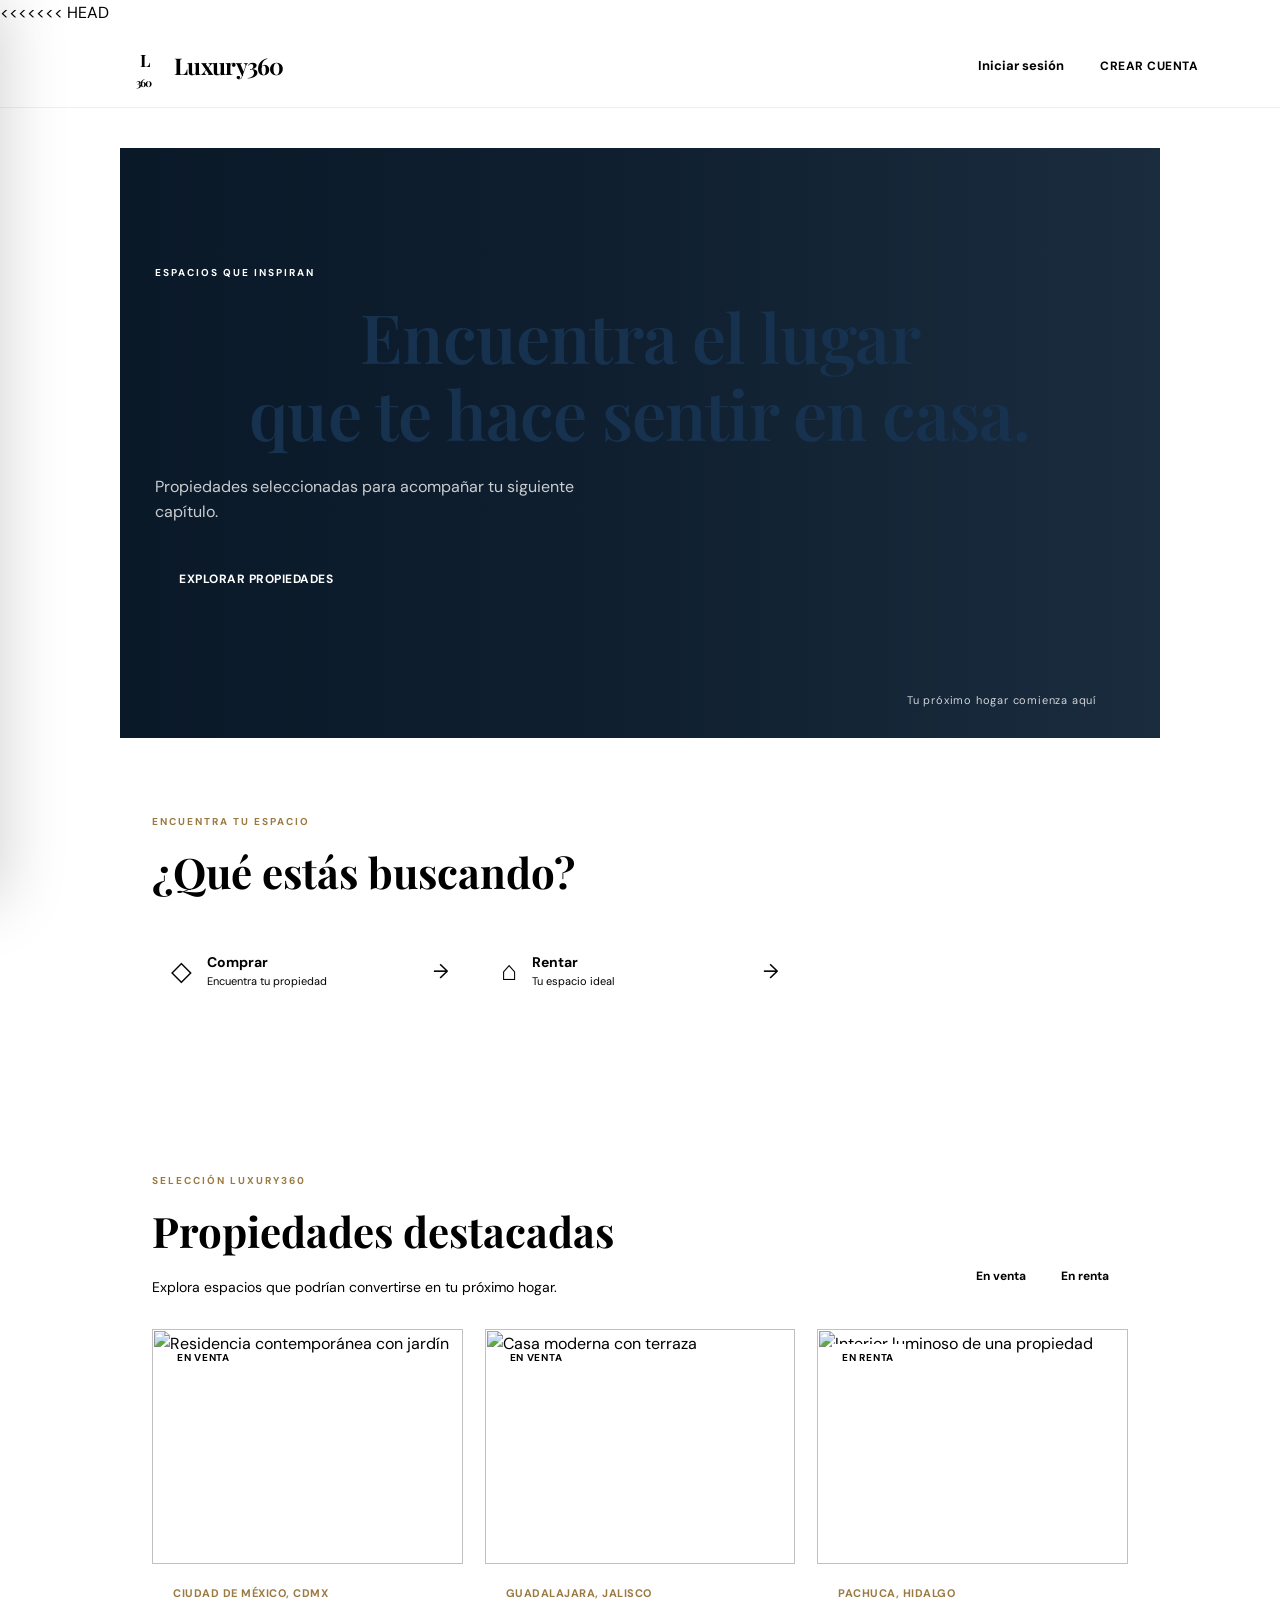
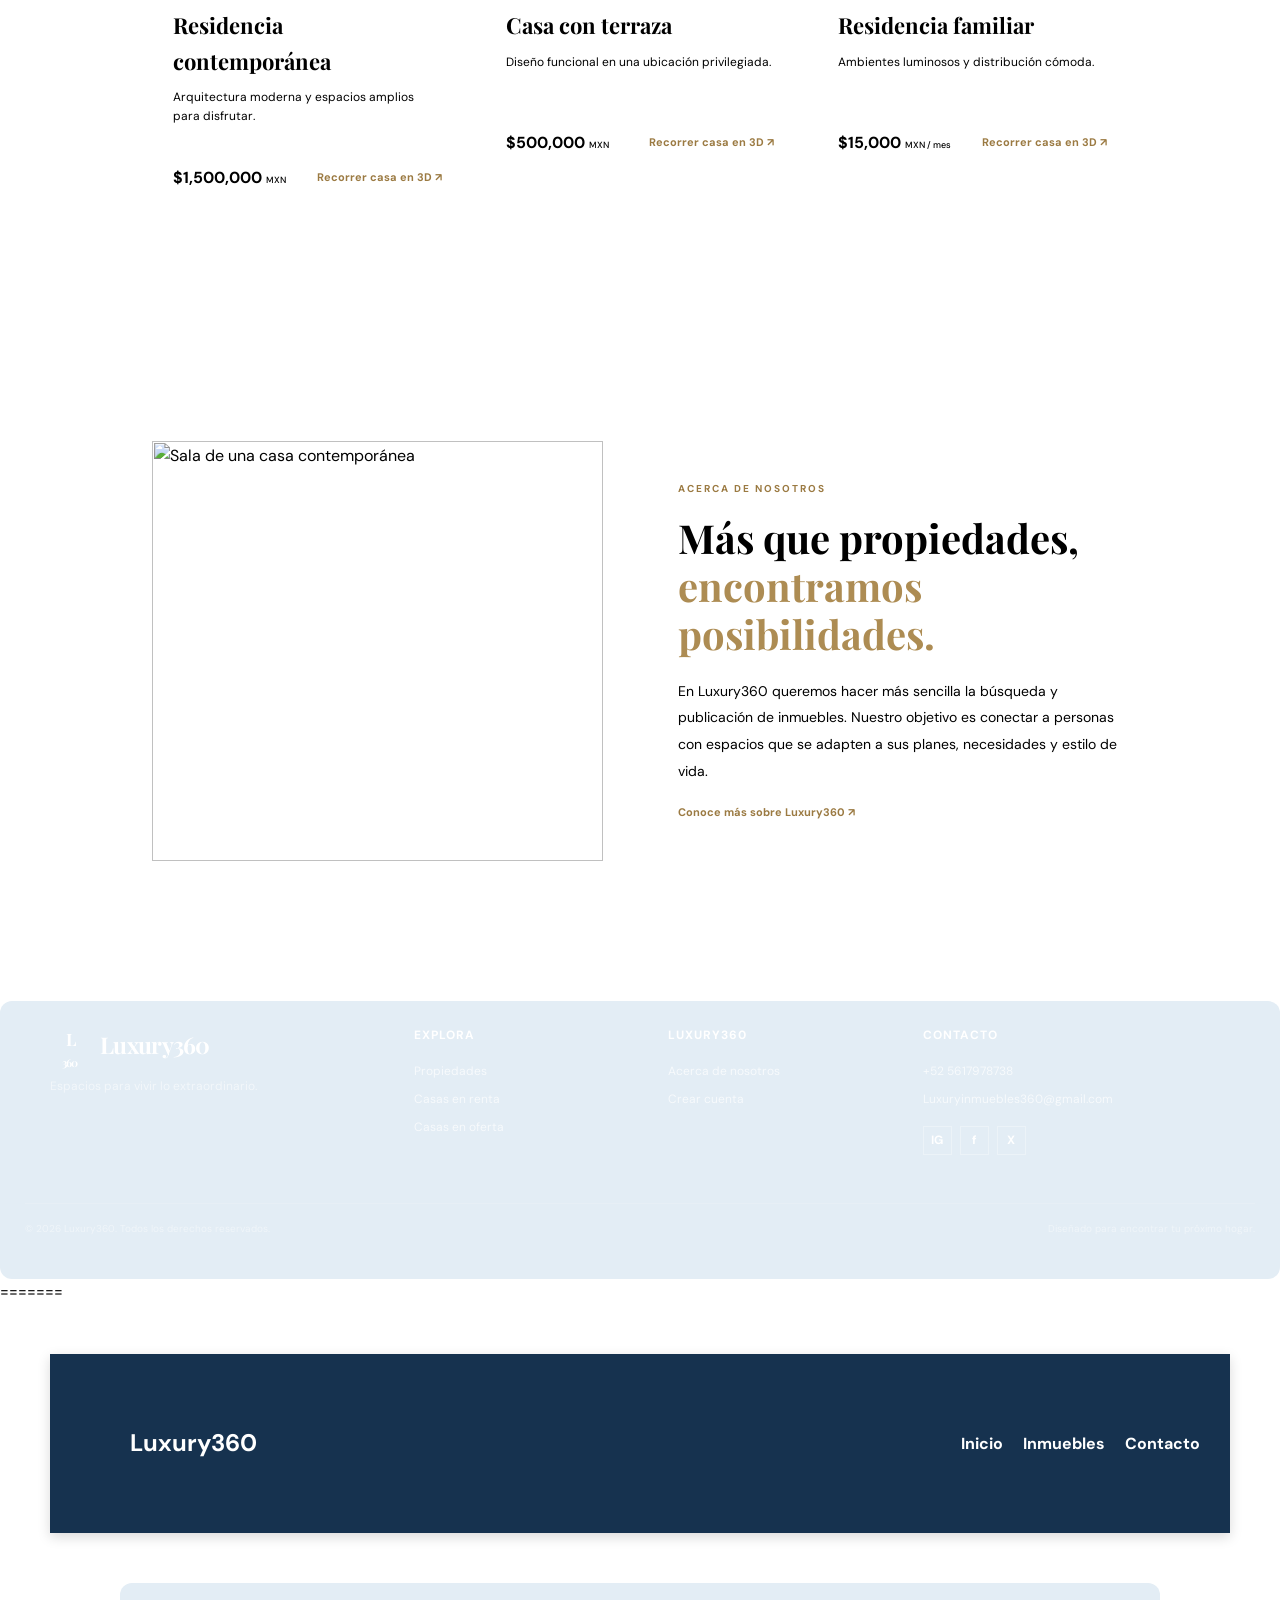
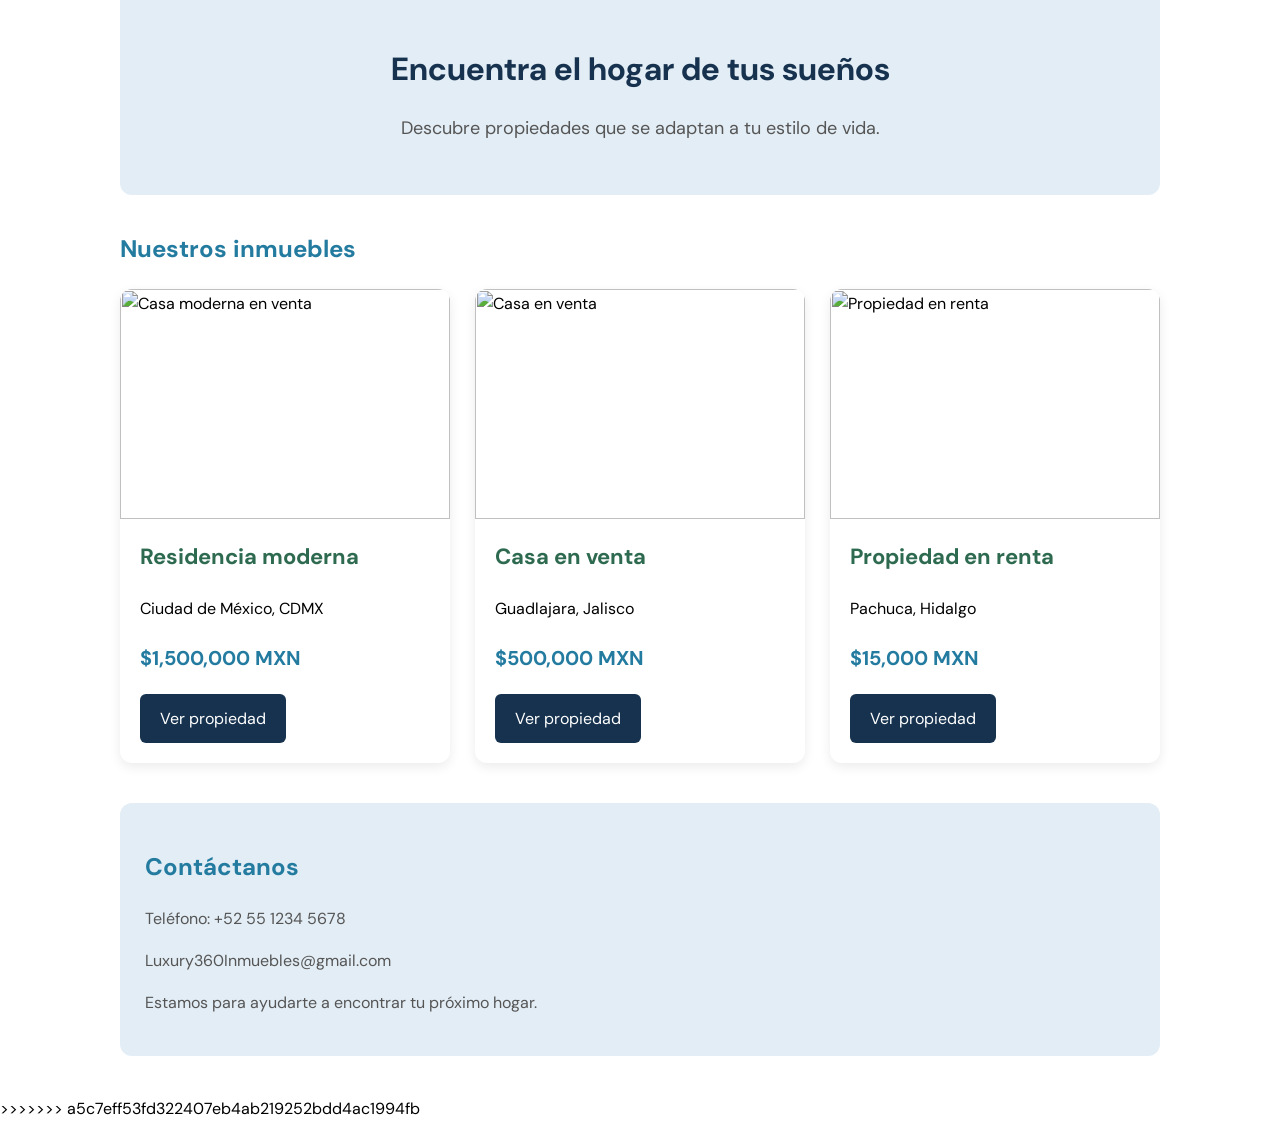
==== commit 860b2e23: "Integrar cambios remotos" ====
--- a/index.html
+++ b/index.html
@@ -1,3 +1,4 @@
+<<<<<<< HEAD
 <!DOCTYPE html>
 <html lang="es">
 <head>
@@ -576,3 +577,96 @@
 
 </body>
 </html>
+=======
+<!DOCTYPE html>
+<html lang="es">
+<head>
+    <meta charset="UTF-8">
+    <meta name="viewport" content="width=device-width, initial-scale=1.0">
+
+    <title>Luxury360 | Inmobiliaria</title>
+
+    <link rel="stylesheet" href="styles.css">
+</head>
+<body>
+    
+<header>
+    <nav class="navbar">
+        <h2 class="logo">Luxury360</h2>
+
+        <ul class="menu">
+            <li><a href="#">Inicio</a></li>
+            <li><a href="#inmuebles">Inmuebles</a></li>
+            <li><a href="#contacto">Contacto</a></li>
+        </ul>
+    </nav>
+</header>
+
+    
+<main>
+    <section class="bienvenida">
+        <h1>Encuentra el hogar de tus sueños</h1>
+        <p>Descubre propiedades que se adaptan a tu estilo de vida.</p>
+    </section>
+
+    <section id="inmuebles">
+        <h2>Nuestros inmuebles</h2>
+
+<div class="contenedor-propiedades">
+    <article class="propiedad">
+    <img
+        class="foto-propiedad"
+        src="https://images.unsplash.com/photo-1600596542815-ffad4c1539a9?auto=format&fit=crop&w=900&q=80"
+        alt="Casa moderna en venta"
+    >
+    <div class="info-propiedad">
+        <h3>Residencia moderna</h3>
+        <p></p> Ciudad de México, CDMX</p>
+        <p class="precio">$1,500,000 MXN</p>
+        <button type="button">Ver propiedad</button>
+    </div>
+</article>
+<article class="propiedad">
+    <img
+        class="foto-propiedad"
+        src="https://img10.naventcdn.com/avisos/18/01/50/64/67/90/360x266/1622559006.jpg?isFirstImage=true"
+        alt="Casa en venta"
+    >
+    <div class="info-propiedad">
+        <h3>Casa en venta</h3>
+        <p></p> Guadlajara, Jalisco</p>
+        <p class="precio">$500,000 MXN</p>
+        <button type="button">Ver propiedad</button>
+    </div>
+</article>
+    <article class="propiedad">
+        <img 
+        class="foto-propiedad"
+        src="https://imgs.search.brave.com/m2uu1XmF8h2fHWiS4IxsvXscrEqFT4TE2ncC2UZ--4E/rs:fit:500:0:1:0/g:ce/aHR0cHM6Ly9pbWcu/cmVzZW1tZWRpYS5j/b20vZXlKaWRXTnJa/WFFpT2lKd2NtUXRi/R2xtZFd4c1kyOXVi/bVZqZEMxaVlXTnJa/VzVrTFdJeVlpMXBi/V0ZuWlhNaUxDSnJa/WGtpT2lKd2NtOXda/WEowYVdWekx6QXhP/V1kyTkRJeUxURTBZ/VFV0TnpaaVppMWhN/ek13TFdFMk56SmxO/VGd5TkRBek5DOHdN/VGxtTmpRek9DMDFN/amd3TFRjeFpUSXRP/VFl5WWkxak5UQXla/alZrWW1NMVl6WXVh/bkJuSWl3aVluSmhi/bVFpT2lKeVpYTmxi/U0lzSW1Wa2FYUnpJ/anA3SW5KdmRHRjBa/U0k2Ym5Wc2JDd2lj/bVZ6YVhwbElqcDdJ/bmRwWkhSb0lqb3pO/VFFzSW1obGFXZG9k/Q0k2TWpRd0xDSm1h/WFFpT2lKamIzWmxj/aUo5ZlgwPQ"
+        alt="Propiedad en renta"
+    >
+    <div class="info-propiedad">
+        <h3>Propiedad en renta</h3> 
+        <p></p>Pachuca, Hidalgo </p>       
+        <p class="precio">$15,000 MXN</p>
+        <button type="button">Ver propiedad</button>
+    </div> 
+</article>
+
+</div>
+
+
+    </section>
+
+    <section id="contacto">
+        <h2>Contáctanos</h2>
+        <p>Teléfono: +52 55 1234 5678</p>
+        <p>Luxury360Inmuebles@gmail.com</p>
+        <p>Estamos para ayudarte a encontrar tu próximo hogar.</p>
+    </section>
+</main>
+
+</body>
+
+</html>
+>>>>>>> a5c7eff53fd322407eb4ab219252bdd4ac1994fb
--- a/styles.css
+++ b/styles.css
@@ -1,3 +1,4 @@
+<<<<<<< HEAD
 /* LUXURY360 — sistema visual */
 :root {
   --navy: #14283f;
@@ -245,4 +246,195 @@
 
 .property-card-aiven .text-button {
     font-size: 13px;
-}+}
+=======
+
+/* ESTILOS GENERALES */
+body {
+    margin: 10;
+    font-family: 'Times New Roman', Times, serif, sans-serif;
+    background-color: white;
+    color: #263238;
+}
+
+h1 {
+    color: #16324f;
+    text-align: center;
+}
+
+p {
+    color: #555555;
+    font-size: 16px;
+}
+
+h2 {
+    color: #247ba0;
+}
+
+h3 {
+    color: #2d6a4f;
+}
+
+/* CONTENIDO PRINCIPAL */
+main {
+    max-width: 1100px;
+    margin: 40px auto;
+    padding: 0 30px;
+}
+
+/* BIENVENIDA */
+.bienvenida {
+    text-align: center;
+    padding: 35px 20px;
+    background-color: #e3edf5;
+    border-radius: 12px;
+    margin-bottom: 35px;
+}
+
+/* NavBar */
+.navbar {
+    display: flex; 
+    justify-content: space-between;
+    margin: 50px;
+    align-items: center;
+    background-color: #16324f;;
+    padding: 20px 30px;
+    box-shadow: 0 4px 12px rgba(0, 0, 0, 0.15);
+}
+/* Logo */
+.logo {
+    color: white;
+    margin: 50;
+}
+    
+/* menu */
+.menu {
+    list-style: none;
+    display: flex;
+    gap: 20px;
+    margin: 0;
+    padding: 0;
+}
+.menu a {
+    text-decoration: none;
+    color:  white;
+    font-weight: bold;
+    transition: color 0.3s ease;
+}
+.menu a:hover {
+    color: #247ba0;
+}
+.flexbox {
+    justify-content: center;
+    align-items: center;
+    gap: 20px;
+}
+
+.bienvenida h1 {
+    font-size: 32px;
+    margin-bottom: 10px;
+}
+
+.bienvenida p {
+    font-size: 18px;
+}
+
+/* SECCION DE INMUEBLES */
+#inmuebles {
+    margin-bottom: 40px;
+}
+
+#inmuebles h2,
+#contacto h2 {
+    margin-bottom: 20px;
+}
+
+/* ORGANIZACION DE LAS TARJETAS */
+.contenedor-propiedades {
+    display: grid;
+    grid-template-columns: repeat(3, minmax(0, 1fr));
+    gap: 25px;
+}
+
+/* TARJETA DE PROPIEDAD */
+.propiedad {
+    background-color: white;
+    border-radius: 12px;
+    box-shadow: 0 4px 12px rgba(0, 0, 0, 0.08);
+    overflow: hidden;
+    min-width: 0;
+    transition: transform 0.3s ease, box-shadow 0.3s ease;
+}
+.propiedad:hover {
+    transform: translateY(-5px);
+    box-shadow: 0 8px 20px rgba(0, 0, 0, 0.60);
+}
+
+.propiedad h3 {
+    font-size: 22px;
+    margin-top: 0;
+}
+
+/* FOTOGRAFIA */
+.foto-propiedad {
+    width: 100%;
+    height: 230px;
+    object-fit: cover;
+    display: block;
+}
+
+/* INFORMACION */
+.info-propiedad {
+    padding: 20px;
+}
+
+.precio {
+    color: #247ba0;
+    font-size: 20px;
+    font-weight: bold;
+}
+
+/* BOTON */
+.info-propiedad button {
+    background-color: #16324f;
+    color: white;
+    border: none;
+    padding: 12px 20px;
+    border-radius: 6px;
+    cursor: pointer;
+}
+
+.info-propiedad button:hover {
+    background-color: #247ba0;
+}
+
+/* CONTACTO */
+#contacto {
+    background-color: #e3edf5;
+    padding: 25px;
+    border-radius: 12px;
+}
+
+/* ADAPTACION A PANTALLAS PEQUEÑAS */
+@media (max-width: 800px) {
+    .contenedor-propiedades {
+        grid-template-columns: repeat(2, minmax(0, 1fr));
+    }
+}
+
+@media (max-width: 550px) {
+    .contenedor-propiedades {
+        grid-template-columns: 1fr;
+    }
+    .navbar {
+        margin: 15px;
+        padding: 15px;
+        flex-direction: column;
+        align-items: center;
+    }
+    .menu {
+        gap: 10px;
+        justify-content: center;
+    }
+}
+>>>>>>> a5c7eff53fd322407eb4ab219252bdd4ac1994fb
--- a/styles.css
+++ b/styles.css
@@ -1,3 +1,4 @@
+<<<<<<< HEAD
 /* LUXURY360 — sistema visual */
 :root {
   --navy: #14283f;
@@ -245,4 +246,195 @@
 
 .property-card-aiven .text-button {
     font-size: 13px;
-}+}
+=======
+
+/* ESTILOS GENERALES */
+body {
+    margin: 10;
+    font-family: 'Times New Roman', Times, serif, sans-serif;
+    background-color: white;
+    color: #263238;
+}
+
+h1 {
+    color: #16324f;
+    text-align: center;
+}
+
+p {
+    color: #555555;
+    font-size: 16px;
+}
+
+h2 {
+    color: #247ba0;
+}
+
+h3 {
+    color: #2d6a4f;
+}
+
+/* CONTENIDO PRINCIPAL */
+main {
+    max-width: 1100px;
+    margin: 40px auto;
+    padding: 0 30px;
+}
+
+/* BIENVENIDA */
+.bienvenida {
+    text-align: center;
+    padding: 35px 20px;
+    background-color: #e3edf5;
+    border-radius: 12px;
+    margin-bottom: 35px;
+}
+
+/* NavBar */
+.navbar {
+    display: flex; 
+    justify-content: space-between;
+    margin: 50px;
+    align-items: center;
+    background-color: #16324f;;
+    padding: 20px 30px;
+    box-shadow: 0 4px 12px rgba(0, 0, 0, 0.15);
+}
+/* Logo */
+.logo {
+    color: white;
+    margin: 50;
+}
+    
+/* menu */
+.menu {
+    list-style: none;
+    display: flex;
+    gap: 20px;
+    margin: 0;
+    padding: 0;
+}
+.menu a {
+    text-decoration: none;
+    color:  white;
+    font-weight: bold;
+    transition: color 0.3s ease;
+}
+.menu a:hover {
+    color: #247ba0;
+}
+.flexbox {
+    justify-content: center;
+    align-items: center;
+    gap: 20px;
+}
+
+.bienvenida h1 {
+    font-size: 32px;
+    margin-bottom: 10px;
+}
+
+.bienvenida p {
+    font-size: 18px;
+}
+
+/* SECCION DE INMUEBLES */
+#inmuebles {
+    margin-bottom: 40px;
+}
+
+#inmuebles h2,
+#contacto h2 {
+    margin-bottom: 20px;
+}
+
+/* ORGANIZACION DE LAS TARJETAS */
+.contenedor-propiedades {
+    display: grid;
+    grid-template-columns: repeat(3, minmax(0, 1fr));
+    gap: 25px;
+}
+
+/* TARJETA DE PROPIEDAD */
+.propiedad {
+    background-color: white;
+    border-radius: 12px;
+    box-shadow: 0 4px 12px rgba(0, 0, 0, 0.08);
+    overflow: hidden;
+    min-width: 0;
+    transition: transform 0.3s ease, box-shadow 0.3s ease;
+}
+.propiedad:hover {
+    transform: translateY(-5px);
+    box-shadow: 0 8px 20px rgba(0, 0, 0, 0.60);
+}
+
+.propiedad h3 {
+    font-size: 22px;
+    margin-top: 0;
+}
+
+/* FOTOGRAFIA */
+.foto-propiedad {
+    width: 100%;
+    height: 230px;
+    object-fit: cover;
+    display: block;
+}
+
+/* INFORMACION */
+.info-propiedad {
+    padding: 20px;
+}
+
+.precio {
+    color: #247ba0;
+    font-size: 20px;
+    font-weight: bold;
+}
+
+/* BOTON */
+.info-propiedad button {
+    background-color: #16324f;
+    color: white;
+    border: none;
+    padding: 12px 20px;
+    border-radius: 6px;
+    cursor: pointer;
+}
+
+.info-propiedad button:hover {
+    background-color: #247ba0;
+}
+
+/* CONTACTO */
+#contacto {
+    background-color: #e3edf5;
+    padding: 25px;
+    border-radius: 12px;
+}
+
+/* ADAPTACION A PANTALLAS PEQUEÑAS */
+@media (max-width: 800px) {
+    .contenedor-propiedades {
+        grid-template-columns: repeat(2, minmax(0, 1fr));
+    }
+}
+
+@media (max-width: 550px) {
+    .contenedor-propiedades {
+        grid-template-columns: 1fr;
+    }
+    .navbar {
+        margin: 15px;
+        padding: 15px;
+        flex-direction: column;
+        align-items: center;
+    }
+    .menu {
+        gap: 10px;
+        justify-content: center;
+    }
+}
+>>>>>>> a5c7eff53fd322407eb4ab219252bdd4ac1994fb
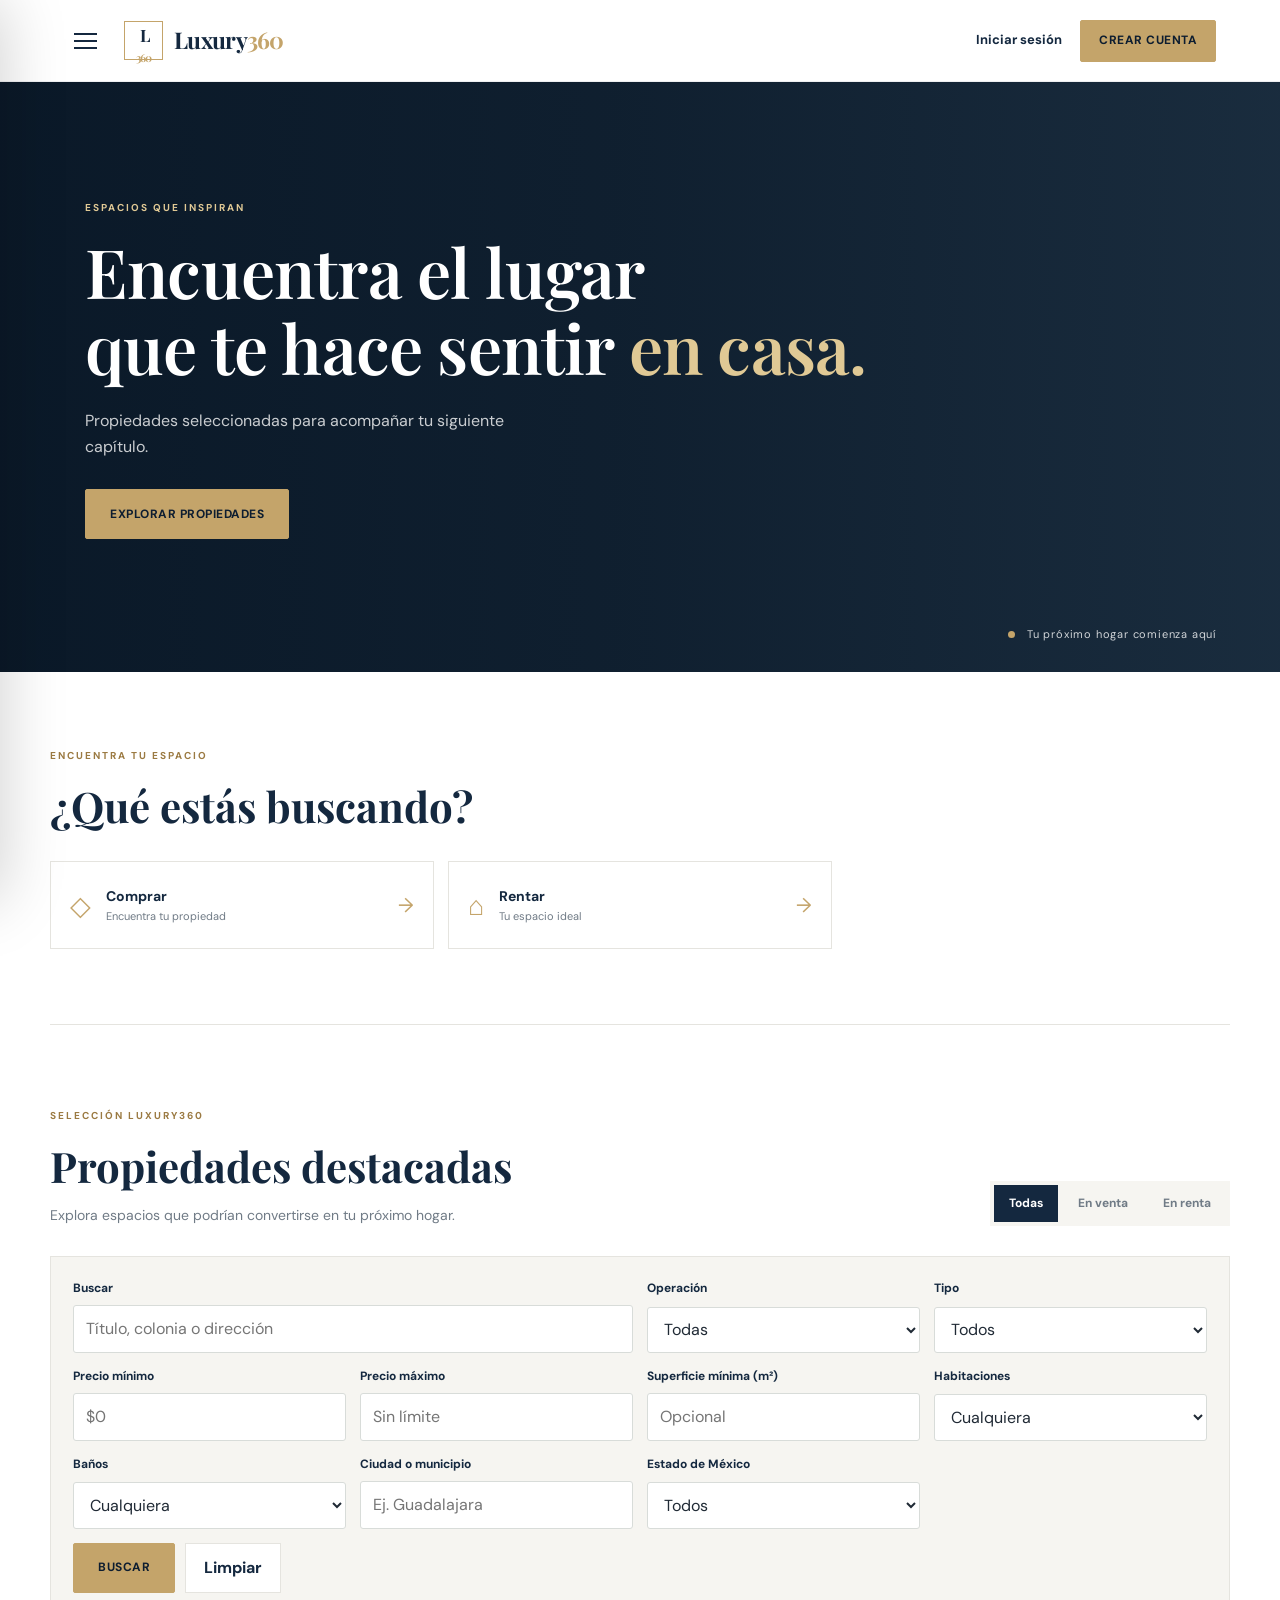
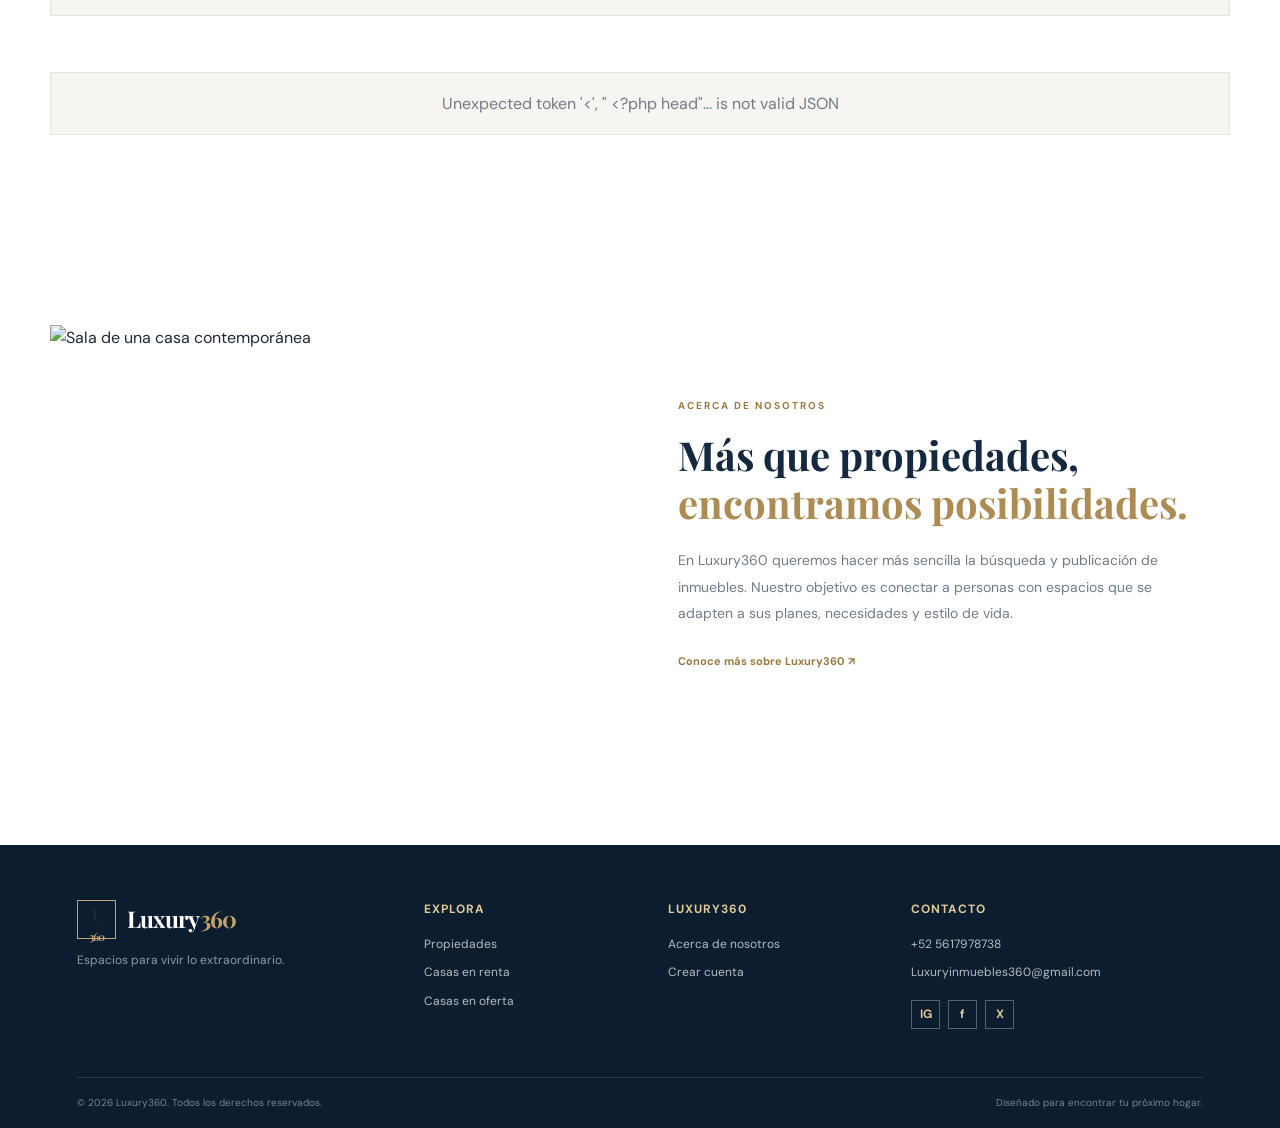
==== commit 611ebf8c: "Versión con filtro de busqueda en casas y departamentos" ====
--- a/index.html
+++ b/index.html
@@ -1,4 +1,4 @@
-<<<<<<< HEAD
+<!-- Luxury360 - rama principal -->
 <!DOCTYPE html>
 <html lang="es">
 <head>
@@ -303,110 +303,131 @@
         </div>
       </div>
 
+      <form class="property-filters" id="propertyFilters">
+        <div class="filter-field filter-field-wide">
+          <label for="buscarTexto">Buscar</label>
+          <input id="buscarTexto" name="texto" type="search"
+            maxlength="100" placeholder="Título, colonia o dirección">
+        </div>
+
+        <div class="filter-field">
+          <label for="buscarOperacion">Operación</label>
+          <select id="buscarOperacion" name="operacion">
+            <option value="">Todas</option>
+            <option value="venta">Venta</option>
+            <option value="renta">Renta</option>
+          </select>
+        </div>
+
+        <div class="filter-field">
+          <label for="buscarTipo">Tipo</label>
+          <select id="buscarTipo" name="tipo">
+            <option value="">Todos</option>
+            <option value="casa">Casa</option>
+            <option value="departamento">Departamento</option>
+            <option value="terreno">Terreno</option>
+            <option value="local">Local comercial</option>
+            <option value="oficina">Oficina</option>
+          </select>
+        </div>
+
+        <div class="filter-field">
+          <label for="precioMinimo">Precio mínimo</label>
+          <input id="precioMinimo" name="precio_min" type="number"
+            min="0" step="1000" inputmode="numeric" placeholder="$0">
+        </div>
+
+        <div class="filter-field">
+          <label for="precioMaximo">Precio máximo</label>
+          <input id="precioMaximo" name="precio_max" type="number"
+            min="0" step="1000" inputmode="numeric" placeholder="Sin límite">
+        </div>
+
+        <div class="filter-field">
+          <label for="superficieMinima">Superficie mínima (m²)</label>
+          <input id="superficieMinima" name="superficie_min" type="number"
+            min="0" step="1" inputmode="numeric" placeholder="Opcional">
+        </div>
+
+        <div class="filter-field">
+          <label for="buscarHabitaciones">Habitaciones</label>
+          <select id="buscarHabitaciones" name="habitaciones">
+            <option value="">Cualquiera</option>
+            <option value="1">1+</option>
+            <option value="2">2+</option>
+            <option value="3">3+</option>
+            <option value="4">4+</option>
+            <option value="5">5+</option>
+          </select>
+        </div>
+
+        <div class="filter-field">
+          <label for="buscarBanos">Baños</label>
+          <select id="buscarBanos" name="banos">
+            <option value="">Cualquiera</option>
+            <option value="1">1+</option>
+            <option value="2">2+</option>
+            <option value="3">3+</option>
+            <option value="4">4+</option>
+          </select>
+        </div>
+
+        <div class="filter-field">
+          <label for="buscarCiudad">Ciudad o municipio</label>
+          <input id="buscarCiudad" name="ciudad" type="text"
+            maxlength="100" placeholder="Ej. Guadalajara">
+        </div>
+
+        <div class="filter-field">
+          <label for="buscarEstado">Estado de México</label>
+          <select id="buscarEstado" name="estado">
+            <option value="">Todos</option>
+            <option>Aguascalientes</option>
+            <option>Baja California</option>
+            <option>Baja California Sur</option>
+            <option>Campeche</option>
+            <option>Chiapas</option>
+            <option>Chihuahua</option>
+            <option>Ciudad de México</option>
+            <option>Coahuila</option>
+            <option>Colima</option>
+            <option>Durango</option>
+            <option>Estado de México</option>
+            <option>Guanajuato</option>
+            <option>Guerrero</option>
+            <option>Hidalgo</option>
+            <option>Jalisco</option>
+            <option>Michoacán</option>
+            <option>Morelos</option>
+            <option>Nayarit</option>
+            <option>Nuevo León</option>
+            <option>Oaxaca</option>
+            <option>Puebla</option>
+            <option>Querétaro</option>
+            <option>Quintana Roo</option>
+            <option>San Luis Potosí</option>
+            <option>Sinaloa</option>
+            <option>Sonora</option>
+            <option>Tabasco</option>
+            <option>Tamaulipas</option>
+            <option>Tlaxcala</option>
+            <option>Veracruz</option>
+            <option>Yucatán</option>
+            <option>Zacatecas</option>
+          </select>
+        </div>
+
+        <div class="filter-actions">
+          <button class="button" type="submit">Buscar</button>
+          <button class="filter-clear" id="clearFilters" type="button">Limpiar</button>
+        </div>
+      </form>
+
+      <p class="loading-state" id="loadingProperties" role="status" hidden>
+        Cargando propiedades...
+      </p>
+
       <div class="property-grid" id="propertyGrid">
-
-        <!-- CASA 1 -->
-        <article class="property-card" data-operation="venta">
-
-          <div class="property-image-wrap">
-            <img
-              class="property-image"
-              src="https://images.unsplash.com/photo-1600596542815-ffad4c1539a9?auto=format&fit=crop&w=1100&q=85"
-              alt="Residencia contemporánea con jardín">
-            <span class="property-tag">En venta</span>
-          </div>
-
-          <div class="property-info">
-            <p class="property-location">Ciudad de México, CDMX</p>
-            <h3>Residencia contemporánea</h3>
-
-            <p class="property-description">
-              Arquitectura moderna y espacios amplios para disfrutar.
-            </p>
-
-            <div class="property-bottom">
-              <strong class="property-price">
-                $1,500,000 <small>MXN</small>
-              </strong>
-
-              <a
-                class="text-button"
-                href="recorrido.html?propiedad=residencia">
-                Recorrer casa en 3D ↗
-              </a>
-            </div>
-          </div>
-
-        </article>
-
-        <!-- CASA 2 -->
-        <article class="property-card" data-operation="venta">
-
-          <div class="property-image-wrap">
-            <img
-              class="property-image"
-              src="https://images.unsplash.com/photo-1600607687939-ce8a6c25118c?auto=format&fit=crop&w=1100&q=85"
-              alt="Casa moderna con terraza">
-            <span class="property-tag">En venta</span>
-          </div>
-
-          <div class="property-info">
-            <p class="property-location">Guadalajara, Jalisco</p>
-            <h3>Casa con terraza</h3>
-
-            <p class="property-description">
-              Diseño funcional en una ubicación privilegiada.
-            </p>
-
-            <div class="property-bottom">
-              <strong class="property-price">
-                $500,000 <small>MXN</small>
-              </strong>
-
-              <a
-                class="text-button"
-                href="recorrido.html?propiedad=guadalajara">
-                Recorrer casa en 3D ↗
-              </a>
-            </div>
-          </div>
-
-        </article>
-
-        <!-- CASA 3 -->
-        <article class="property-card" data-operation="renta">
-
-          <div class="property-image-wrap">
-            <img
-              class="property-image"
-              src="https://images.unsplash.com/photo-1600607687920-4e2a09cf159d?auto=format&fit=crop&w=1100&q=85"
-              alt="Interior luminoso de una propiedad">
-            <span class="property-tag property-tag-rent">En renta</span>
-          </div>
-
-          <div class="property-info">
-            <p class="property-location">Pachuca, Hidalgo</p>
-            <h3>Residencia familiar</h3>
-
-            <p class="property-description">
-              Ambientes luminosos y distribución cómoda.
-            </p>
-
-            <div class="property-bottom">
-              <strong class="property-price">
-                $15,000 <small>MXN / mes</small>
-              </strong>
-
-              <a
-                class="text-button"
-                href="recorrido.html?propiedad=pachuca">
-                Recorrer casa en 3D ↗
-              </a>
-            </div>
-          </div>
-
-        </article>
-
         <!-- LAS PROPIEDADES DE AIVEN SE AGREGAN AQUÍ CON SCRIPT.JS -->
 
       </div>
@@ -577,7 +598,7 @@
 
 </body>
 </html>
-=======
+<!-- Rama legacy omitida:
 <!DOCTYPE html>
 <html lang="es">
 <head>
@@ -669,4 +690,4 @@
 </body>
 
 </html>
->>>>>>> a5c7eff53fd322407eb4ab219252bdd4ac1994fb
+-->
--- a/styles.css
+++ b/styles.css
@@ -1,4 +1,4 @@
-<<<<<<< HEAD
+/* Luxury360 - sistema visual principal */
 /* LUXURY360 — sistema visual */
 :root {
   --navy: #14283f;
@@ -247,9 +247,96 @@
 .property-card-aiven .text-button {
     font-size: 13px;
 }
-=======
-
-/* ESTILOS GENERALES */
+
+.property-filters {
+  display: grid;
+  grid-template-columns: repeat(4, minmax(0, 1fr));
+  gap: 14px;
+  margin: 0 0 28px;
+  padding: 22px;
+  background: var(--paper);
+  border: 1px solid var(--line);
+}
+
+.filter-field {
+  display: grid;
+  gap: 7px;
+}
+
+.filter-field-wide {
+  grid-column: span 2;
+}
+
+.filter-field label {
+  color: var(--navy);
+  font-size: 12px;
+  font-weight: 700;
+}
+
+.filter-field input,
+.filter-field select {
+  width: 100%;
+  min-height: 44px;
+  border: 1px solid #d8dcd9;
+  border-radius: 3px;
+  background: white;
+  color: var(--ink);
+  padding: 10px 12px;
+  outline: none;
+}
+
+.filter-field input:focus,
+.filter-field select:focus {
+  border-color: var(--gold);
+  box-shadow: 0 0 0 3px rgba(196, 164, 106, .16);
+}
+
+.filter-actions {
+  display: flex;
+  align-items: end;
+  gap: 10px;
+  grid-column: span 2;
+}
+
+.filter-clear {
+  min-height: 50px;
+  border: 1px solid var(--line);
+  background: white;
+  color: var(--navy);
+  padding: 0 18px;
+  font-weight: 700;
+  cursor: pointer;
+}
+
+.loading-state,
+.empty-state {
+  margin: 28px 0 0;
+  padding: 18px;
+  border: 1px solid var(--line);
+  background: var(--paper);
+  color: var(--muted);
+  text-align: center;
+}
+
+@media (max-width: 900px) {
+  .property-filters {
+    grid-template-columns: repeat(2, minmax(0, 1fr));
+  }
+}
+
+@media (max-width: 550px) {
+  .property-filters {
+    grid-template-columns: 1fr;
+  }
+
+  .filter-field-wide,
+  .filter-actions {
+    grid-column: span 1;
+  }
+}
+/* Legacy styles from an unresolved merge - kept out of active CSS:
+
+ESTILOS GENERALES:
 body {
     margin: 10;
     font-family: 'Times New Roman', Times, serif, sans-serif;
@@ -275,14 +362,14 @@
     color: #2d6a4f;
 }
 
-/* CONTENIDO PRINCIPAL */
+CONTENIDO PRINCIPAL:
 main {
     max-width: 1100px;
     margin: 40px auto;
     padding: 0 30px;
 }
 
-/* BIENVENIDA */
+BIENVENIDA:
 .bienvenida {
     text-align: center;
     padding: 35px 20px;
@@ -291,7 +378,7 @@
     margin-bottom: 35px;
 }
 
-/* NavBar */
+NavBar:
 .navbar {
     display: flex; 
     justify-content: space-between;
@@ -301,13 +388,13 @@
     padding: 20px 30px;
     box-shadow: 0 4px 12px rgba(0, 0, 0, 0.15);
 }
-/* Logo */
+Logo:
 .logo {
     color: white;
     margin: 50;
 }
     
-/* menu */
+menu:
 .menu {
     list-style: none;
     display: flex;
@@ -339,7 +426,7 @@
     font-size: 18px;
 }
 
-/* SECCION DE INMUEBLES */
+SECCION DE INMUEBLES:
 #inmuebles {
     margin-bottom: 40px;
 }
@@ -349,14 +436,14 @@
     margin-bottom: 20px;
 }
 
-/* ORGANIZACION DE LAS TARJETAS */
+ORGANIZACION DE LAS TARJETAS:
 .contenedor-propiedades {
     display: grid;
     grid-template-columns: repeat(3, minmax(0, 1fr));
     gap: 25px;
 }
 
-/* TARJETA DE PROPIEDAD */
+TARJETA DE PROPIEDAD:
 .propiedad {
     background-color: white;
     border-radius: 12px;
@@ -375,7 +462,7 @@
     margin-top: 0;
 }
 
-/* FOTOGRAFIA */
+FOTOGRAFIA:
 .foto-propiedad {
     width: 100%;
     height: 230px;
@@ -383,7 +470,7 @@
     display: block;
 }
 
-/* INFORMACION */
+INFORMACION:
 .info-propiedad {
     padding: 20px;
 }
@@ -394,7 +481,7 @@
     font-weight: bold;
 }
 
-/* BOTON */
+BOTON:
 .info-propiedad button {
     background-color: #16324f;
     color: white;
@@ -408,14 +495,14 @@
     background-color: #247ba0;
 }
 
-/* CONTACTO */
+CONTACTO:
 #contacto {
     background-color: #e3edf5;
     padding: 25px;
     border-radius: 12px;
 }
 
-/* ADAPTACION A PANTALLAS PEQUEÑAS */
+ADAPTACION A PANTALLAS PEQUEÑAS:
 @media (max-width: 800px) {
     .contenedor-propiedades {
         grid-template-columns: repeat(2, minmax(0, 1fr));
@@ -437,4 +524,4 @@
         justify-content: center;
     }
 }
->>>>>>> a5c7eff53fd322407eb4ab219252bdd4ac1994fb
+*/
--- a/styles.css
+++ b/styles.css
@@ -1,4 +1,4 @@
-<<<<<<< HEAD
+/* Luxury360 - sistema visual principal */
 /* LUXURY360 — sistema visual */
 :root {
   --navy: #14283f;
@@ -247,9 +247,96 @@
 .property-card-aiven .text-button {
     font-size: 13px;
 }
-=======
-
-/* ESTILOS GENERALES */
+
+.property-filters {
+  display: grid;
+  grid-template-columns: repeat(4, minmax(0, 1fr));
+  gap: 14px;
+  margin: 0 0 28px;
+  padding: 22px;
+  background: var(--paper);
+  border: 1px solid var(--line);
+}
+
+.filter-field {
+  display: grid;
+  gap: 7px;
+}
+
+.filter-field-wide {
+  grid-column: span 2;
+}
+
+.filter-field label {
+  color: var(--navy);
+  font-size: 12px;
+  font-weight: 700;
+}
+
+.filter-field input,
+.filter-field select {
+  width: 100%;
+  min-height: 44px;
+  border: 1px solid #d8dcd9;
+  border-radius: 3px;
+  background: white;
+  color: var(--ink);
+  padding: 10px 12px;
+  outline: none;
+}
+
+.filter-field input:focus,
+.filter-field select:focus {
+  border-color: var(--gold);
+  box-shadow: 0 0 0 3px rgba(196, 164, 106, .16);
+}
+
+.filter-actions {
+  display: flex;
+  align-items: end;
+  gap: 10px;
+  grid-column: span 2;
+}
+
+.filter-clear {
+  min-height: 50px;
+  border: 1px solid var(--line);
+  background: white;
+  color: var(--navy);
+  padding: 0 18px;
+  font-weight: 700;
+  cursor: pointer;
+}
+
+.loading-state,
+.empty-state {
+  margin: 28px 0 0;
+  padding: 18px;
+  border: 1px solid var(--line);
+  background: var(--paper);
+  color: var(--muted);
+  text-align: center;
+}
+
+@media (max-width: 900px) {
+  .property-filters {
+    grid-template-columns: repeat(2, minmax(0, 1fr));
+  }
+}
+
+@media (max-width: 550px) {
+  .property-filters {
+    grid-template-columns: 1fr;
+  }
+
+  .filter-field-wide,
+  .filter-actions {
+    grid-column: span 1;
+  }
+}
+/* Legacy styles from an unresolved merge - kept out of active CSS:
+
+ESTILOS GENERALES:
 body {
     margin: 10;
     font-family: 'Times New Roman', Times, serif, sans-serif;
@@ -275,14 +362,14 @@
     color: #2d6a4f;
 }
 
-/* CONTENIDO PRINCIPAL */
+CONTENIDO PRINCIPAL:
 main {
     max-width: 1100px;
     margin: 40px auto;
     padding: 0 30px;
 }
 
-/* BIENVENIDA */
+BIENVENIDA:
 .bienvenida {
     text-align: center;
     padding: 35px 20px;
@@ -291,7 +378,7 @@
     margin-bottom: 35px;
 }
 
-/* NavBar */
+NavBar:
 .navbar {
     display: flex; 
     justify-content: space-between;
@@ -301,13 +388,13 @@
     padding: 20px 30px;
     box-shadow: 0 4px 12px rgba(0, 0, 0, 0.15);
 }
-/* Logo */
+Logo:
 .logo {
     color: white;
     margin: 50;
 }
     
-/* menu */
+menu:
 .menu {
     list-style: none;
     display: flex;
@@ -339,7 +426,7 @@
     font-size: 18px;
 }
 
-/* SECCION DE INMUEBLES */
+SECCION DE INMUEBLES:
 #inmuebles {
     margin-bottom: 40px;
 }
@@ -349,14 +436,14 @@
     margin-bottom: 20px;
 }
 
-/* ORGANIZACION DE LAS TARJETAS */
+ORGANIZACION DE LAS TARJETAS:
 .contenedor-propiedades {
     display: grid;
     grid-template-columns: repeat(3, minmax(0, 1fr));
     gap: 25px;
 }
 
-/* TARJETA DE PROPIEDAD */
+TARJETA DE PROPIEDAD:
 .propiedad {
     background-color: white;
     border-radius: 12px;
@@ -375,7 +462,7 @@
     margin-top: 0;
 }
 
-/* FOTOGRAFIA */
+FOTOGRAFIA:
 .foto-propiedad {
     width: 100%;
     height: 230px;
@@ -383,7 +470,7 @@
     display: block;
 }
 
-/* INFORMACION */
+INFORMACION:
 .info-propiedad {
     padding: 20px;
 }
@@ -394,7 +481,7 @@
     font-weight: bold;
 }
 
-/* BOTON */
+BOTON:
 .info-propiedad button {
     background-color: #16324f;
     color: white;
@@ -408,14 +495,14 @@
     background-color: #247ba0;
 }
 
-/* CONTACTO */
+CONTACTO:
 #contacto {
     background-color: #e3edf5;
     padding: 25px;
     border-radius: 12px;
 }
 
-/* ADAPTACION A PANTALLAS PEQUEÑAS */
+ADAPTACION A PANTALLAS PEQUEÑAS:
 @media (max-width: 800px) {
     .contenedor-propiedades {
         grid-template-columns: repeat(2, minmax(0, 1fr));
@@ -437,4 +524,4 @@
         justify-content: center;
     }
 }
->>>>>>> a5c7eff53fd322407eb4ab219252bdd4ac1994fb
+*/
